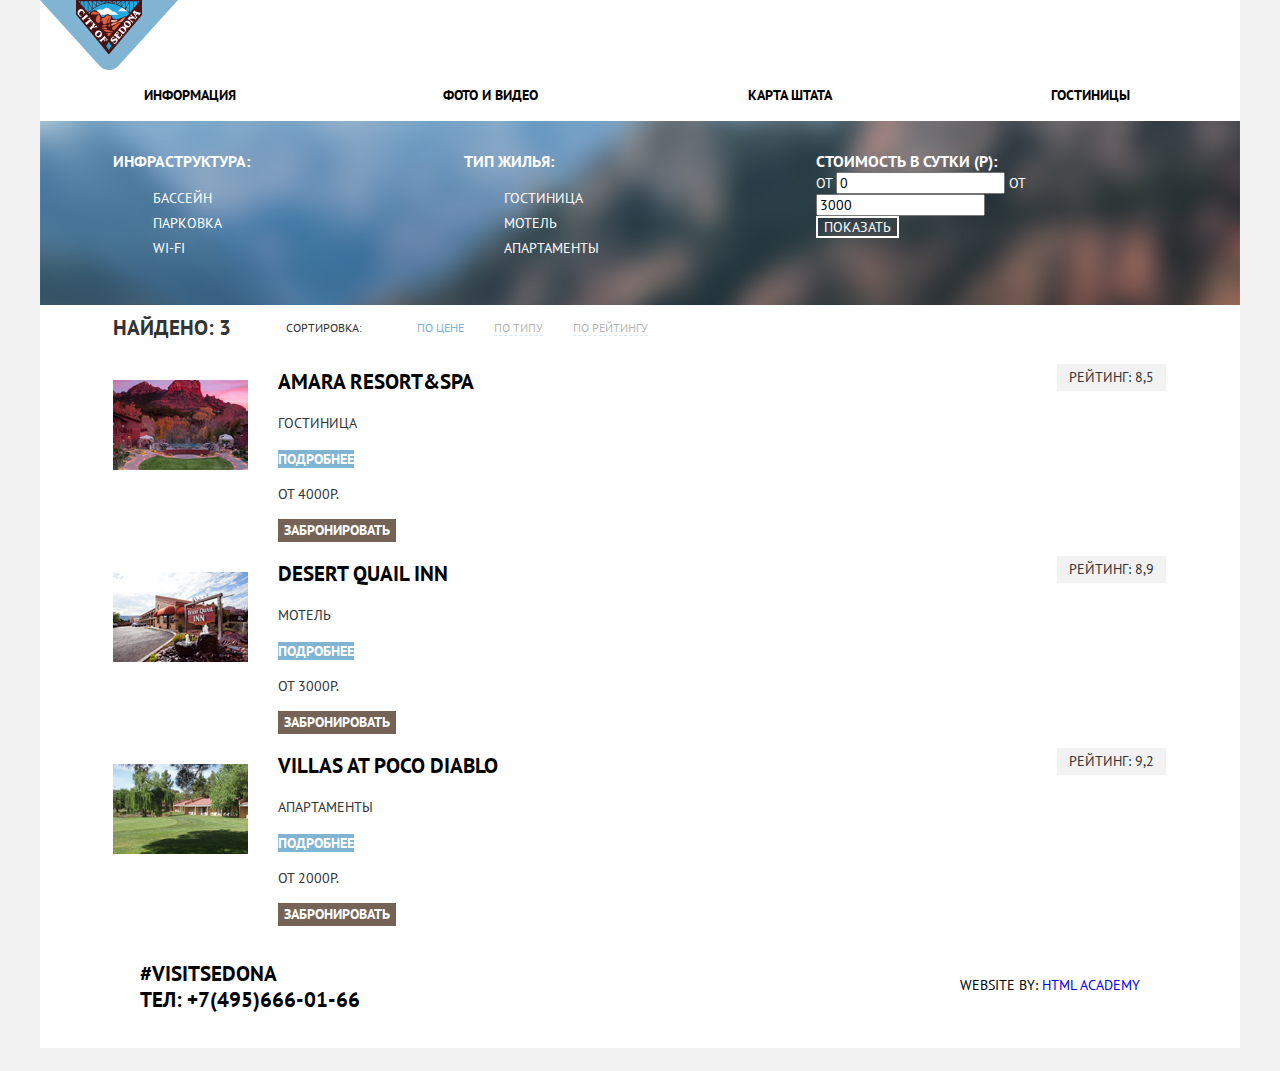
==== hotels.html @ 6b4c50b8 "Update hotels.html" ====
<!DOCTYPE html>
<html class="page" lang="ru">
  <head>
    <meta charset="utf-8">
    <title>HTML Academy: Седона</title>
    <link href="https://fonts.googleapis.com/css2?family=PT+Sans:wght@400;700&display=swap" rel="stylesheet">
    <link href="css/normalize.css" rel="stylesheet">
    <link href="css/style.css" rel="stylesheet">
  </head>
  <body class="page-body">
    <div class="body-wrapper">
      <header class="main-header">
        <nav class="main-navigation">
          <a class="main-header-logo" href="index.html">
            <img src="img/sedona-logo.svg" alt="Седона" width="138" height="70">
          </a>
          <ul class="site-navigation">
            <li><a href="#">Информация</a></li>
            <li><a href="#">Фото и видео</a></li>
            <li><a href="#">Карта штата</a></li>
            <li><a>Гостиницы</a></li>
          </ul>
        </nav>
      </header>
      <main>
        <h1 class="visually-hidden">Гостиницы Седоны</h1>
        <section class="filter-container">
          <h2 class="visually-hidden">Параметры поиска</h2>
          <form class="filter" action="https://echo.htmlacademy.ru" method="get">
            <fieldset class="filter-infrastructure">
              <legend>Инфраструктура:</legend>
              <ul>
                <li>
                  <input class="visually-hidden filter-input-checkbox" type="checkbox" name="pool" id="filter-swimming-pool" checked>
                  <label for="filter-swimming-pool">Бассейн</label>
                </li>
                <li>
                  <input class="visually-hidden filter-input-checkbox" type="checkbox" name="parking" id="filter-parking">
                  <label for="filter-parking">Парковка</label>
                </li>
                <li>
                  <input class="visually-hidden filter-input-checkbox" type="checkbox" name="wi-fi" id="filter-wi-fi"> 
                  <label for="filter-wi-fi">Wi-Fi</label>  
                </li>
              </ul>
            </fieldset>
            <fieldset class="filter-type">
              <legend>Тип жилья:</legend>
              <ul>
                <li>
                  <input class="visually-hidden filter-input-checkbox" type="checkbox" name="hotel" id="filter-hotel" checked>
                  <label for="filter-hotel"></label> Гостиница
                </li>
                <li>
                  <input class="visually-hidden filter-input-checkbox" type="checkbox" name="motel" id="filter-motel" checked> 
                  <label for="filter-motel">Мотель</label> 
                </li>
                <li>
                  <input class="visually-hidden filter-input-checkbox" type="checkbox" name="apart" id="filter-apartment" checked> 
                  <label for="filter-apartment">Апартаменты</label> 
                </li>
              </ul>
            </fieldset>
            <div class="filter-price">
              <fieldset>
                <legend>Стоимость в сутки (Р):</legend>
                <div class="price-controls">
                  <label class="min-price">
                  от <input type="number" name="min-price" value="0">
                  </label>
                  <label class="max-price">
                  от <input type="number" name="max-price" value="3000">
                  </label>
                </div>
                <div class="range-filter">
                  <div class="range-controls">
                    <div class="scale">
                      <div class="bar"></div>
                    </div>
                  </div>
                  <div class="toggle toggle-min"></div>
                  <div class="toggle toggle-max"></div>
                </div>
              </fieldset>
              <button class="filter-button" type="submit">Показать</button>
            </div>
          </form>
        </section>
        <section class="sorting">
          <h2 class="visually-hidden">Сортировка результатов</h2>
          <div class="sort-found">
            <span>Найдено: 3</span>
          </div>
          <div class="sort-results">
            <span>Сортировка:</span>
            <ul>
              <li class="sort-results-current"><a >По цене</a></li>
              <li><a href="#">По типу</a></li>
              <li><a href="#">По рейтингу</a></li>
            </ul>
          </div>
          <div class="sort-arrows">
            <a></a>
            <a href="#"></a>
          </div>
        </section>
        <section class="catalogue">
          <h2 class="visually-hidden">Список найденных гостиниц</h2>
          <ul class="catalogue-list">
            <li class="catalogue-item">
              <div class="catalogue-item-image">
                <img src="img/amara-resort.jpg" width="135" height="90" alt="Amara Resort&Spa">
              </div>
              <div class="item-card"> 
                <div class="item-name">
                 <h3><a href="#">Amara Resort&Spa</a></h3>
                </div>
                <div class="item-description">
                  <p>Гостиница</p>
                  <a class="btn more" href="#">Подробнее</a>  
                </div>
                <div class="item-description">
                  <p>От 4000р.</p>
                  <button class="btn book" type="button">Забронировать</button>
                </div>
              </div>
              <div class="rating">
                <p class="rate">Рейтинг: 8,5</p>
              </div>
            </li>
            <li class="catalogue-item">
              <div class="catalogue-item-image">
                <img src="img/desert-quail.jpg" width="135" height="90" alt="Desert Quail Inn">
              </div>
              <div class="item-card">
                <div class="item-name">
                  <h3 class="item-name"><a href="#">Desert Quail Inn</a></h3>
                </div>
                <div class="item-description">
                  <p>Мотель</p>
                  <a class="btn more" href="#">Подробнее</a>
                </div>
                <div class="item-description">
                  <p>От 3000р.</p>
                  <button class="btn book" type="button">Забронировать</button>
                </div>
              </div>
              <div class="rating">
                <p class="rate">Рейтинг: 8,9</p>
              </div>
            </li>
            <li class="catalogue-item">
              <div class="catalogue-item-image">
                <img src="img/poco-diablo.jpg" width="135" height="90" alt="Villas at Poco Diablo">
              </div>
              <div class="item-card">
                <div class="item-name">
                  <h3><a href="#">Villas at Poco Diablo</a></h3>
                </div>
                <div class="item-description">
                  <p>Апартаменты</p>
                  <a class="btn more" href="#">Подробнее</a>
                </div>
                <div class="item-description">
                  <p>От 2000р.</p>
                  <button class="btn book" type="button">Забронировать</button>
                </div>
              </div>
              <div class="rating">
                <p class="rate">Рейтинг: 9,2</p>
              </div>
            </li>
          </ul>
        </section>
      </main>
      <footer class="main-footer">
        <section class="footer-contacts">
          <h2 class="visually-hidden">Как с нами связаться</h2>
          <p>#visitsedona <br>
          Тел:<a href="tel:+74956660166"> +7(495)666-01-66</a>
          </p>
        </section>
        <section class="footer-social">
          <h2 class="visually-hidden">Мы в соцсетях</h2>
          <ul>
            <li>
              <a class="social-button" href="#"><span class="visually-hidden">Вконтакте</span></a>
            </li>
            <li>
              <a class="social-button" href="#"><span class="visually-hidden">Фейсбук</span></a>
            </li>
            <li>
              <a class="social-button" href="#"><span class="visually-hidden">Инстаграм</span></a>
            </li>
          </ul>
        </section>
        <section class="footer-copyright">
          <p>Website by:
            <a href="https://htmlacademy.ru/intensive/htmlcss">HTML Academy</a>
          </p>
        </section>
      </footer>
    </div>
  </body>
</html>
---- css/style.css ----
/* Variables */
:root {
    --basic-white: #FFFFFF;
    --basic-black: #000000;
    --basic-darkgrey: #333333;
    --basic-grey: #666666;
    --basic-lightgrey: #EEEEEE;
    --basic-filling: #f2f2f2;
    --basic-blue: #81B3D2;
    --basic-mid-blue: #669EC0;
    --basic-dark-blue: #5496BD;
    --basic-brown: #766357;
    --basic-mid-brown: #604E43;
    --basic-dark-brown: #503E33; 
    --checkbox: #6a6a6a;
    --footer-back: rgba(255, 255, 255, 0.9);
    --button-active: rgba(255, 255, 255, 0.3);
}

/*Global*/
body {
    margin: 0px;
    padding: 0px;
    font-family:'PT Sans', Arial, sans-serif;
    font-size: 14px;
    line-height: 21px;
    font-weight: 400;
    text-transform: uppercase;
    color: var(--basic-darkgrey);
    background-color: var(--basic-filling);
}
a {
    text-decoration: none;
}
img {
    max-width: 100%;
    height: auto;
}
.btn {
    font: inherit;
    font-weight: 700;
    text-align: center;
    color: var(--basic-white);
    vertical-align: middle;
    text-transform: uppercase;
    border: none;
}
.page {
    height:100%;
}
.page-body {
    min-height: 100%;
    display: grid;
    grid-template-rows: min-content 1fr min-content;
    align-content: start;
}
.body-wrapper {
    background-color: var(--basic-white);
    width: 1200px;
    margin: 0 auto;
    min-height: 100%;
}

/*Main header*/
.main-header-logo {
    width: 138px;
    height: 70px;
}

/*Main navigation*/
.main-navigation {
    display: flex;
    flex-direction: column;
    color: var(--basic-black);  
}
.site-navigation {
    display: flex;
    flex-wrap: wrap;
    justify-content: space-between;
    margin: 0;
    padding: 15px 0;
    list-style: none;
}
.site-navigation a {
    color: var(--basic-black);
    font-weight: 700;
}
.site-navigation a:hover,
.site-navigation a:focus {
    color: var(--basic-blue);
}
.site-navigation a:active {
    color: var(--basic-black);
    opacity: 0.3;
}
.site-navigation li {
    width: 25%;
    text-align: center;
}

/*Main footer*/
.main-footer {
    display: grid;
    grid-template-columns: 1fr 1fr 1fr;
    padding: 35px 100px;
    color: var(--basic-black);
    background-color: var(--footer-back);
    margin: 0px;
}
.footer-contacts {
    margin: 0px;
    font-size: 21px;
    line-height: 26px;
    font-weight: 700;
}
.footer-contacts p {
    margin: 0px;
}
.footer-contacts a {
    color: var(--basic-black);
}
.footer-contacts a:hover,
.footer-contacts a:focus {
    color: var(--basic-blue);
}
.footer-social {
    justify-self: center;
    text-align: center;
}
.footer-social ul {
    margin: 0 auto;
    padding: 0;
    list-style:none;
}
.footer-copyright {
    margin: 0;
    justify-self: end;
}

/*Social button*/
.social-button {
    background-color:var(--basic-blue);
}
.social-button:hover,
.social-button:focus {
    background-color: var(--basic-mid-blue);
}
.social-button:active {
    background-color: var(--basic-dark-blue);
}

/*Index features*/
.main-back {
    min-height: 510px;
    background-image: url('../img/main-background-image.jpg');
}
.features-promo {
    text-align: center;
    margin: 0px;
    padding: 0 340px;
    padding-top: 42px;
    padding-bottom: 51px;
}
.features-promo h3 {
    font-size: 21px;
    font-weight: 700;
    line-height: 26px;
    min-width: 470px;
    margin-bottom: 50px;
}
.features-main h3 {
    font-size: 21px;
    font-weight: 700;
    line-height: 21px;
}
.features-list {
    display: grid;
    grid-template-columns: 1fr 1fr 1fr;
    margin: 0px;
    padding: 0px;
    list-style: none;
    color: var(--basic-darkgrey);
    text-align: center;
}
.features-item {
    margin: 0px;
    padding: 0px;
}
.features-item h3 {
    margin-top: 0px;
    margin-bottom: 25px;
    padding: 0 140px;
}
.grey {
    background-color: var(--basic-lightgrey);
    padding-top: 47px;
    padding-bottom: 54px;
}
.grey p {
    padding: 0 96px;
}
.with-icons {
    padding-top: 60px;
    padding-bottom: 82px;
}
.with-icons p { 
    padding: 0 73px;    
}
.features-blue-row {
    display: flex;
    justify-content: start;
    background-color: var(--basic-blue);
    color: var(--basic-white);
    text-align: center;
    margin: 0px;
    padding: 0px;
}
.features-image-right {
    background-image: url('../img/sedona-city.jpg');
    min-width: 800px;
}
.features-image-left {
    background-image: url('../img/devils-bridge.jpg');
    min-width: 800px;
}
.features-text {
    width: 400px;
    padding-top: 52px;
    padding-bottom: 52px;
}
.features-text h3 {
    margin-top: 0;
    margin-bottom: 25px;
    padding: 0 100px;
}
.features-text p {
    margin-top: 23px;
    margin-bottom: 0;
    padding: 0 50px;
}

/*Search*/
.interested {
    text-align: center;
    padding-top: 60px;
}
.interested h2 {
    font-size: 30px;
    font-weight: 700;
    line-height: 24px;
    margin-bottom: 39px;
}
.interested p {
    margin-bottom: 45px;
    padding: 0 380px;
}
.search-form .search-1 {
    background-color: var(--basic-brown);
}
.search-form .search-1:hover,
.search-form .search-1:focus {
    background-color: var(--basic-mid-brown);
}
.search-form .search-1:active {
    background-color: var(--basic-dark-brown);
    color:var(--button-active);
}
.search-body {
    display: none;
}
/*Filter*/
.filter-container {
    background-color: var(--basic-blue);
    background-image: url("../img/filter-back.jpg");
    color: var(--basic-white);
    line-height: 21px;
    margin: 0;
    padding: 0 73px;  
}
.filter {
    display: grid;
    grid-template-columns: 1fr 1fr 1fr;
    padding-top: 30px;
    padding-bottom: 30px;
}
.filter fieldset {
    padding: 0px;
    margin: 0px;
    border: none;
}
.filter legend {
    font-size: 16px;
    font-weight: 700;
    color: var(--basic-white);
}
.filter ul {
    list-style: none;
    line-height: 25px;
}
.filter-button {
    color: var(--basic-white);
    text-transform: uppercase;
    background-color: transparent;
    border: 2px solid var(--basic-white);
}
.filter-button:hover,
.filter-button:active {
    color: var(--basic-black);
    background-color: var(--basic-white);
}

/*Catalogue*/
.catalogue-list {
    padding: 0;
    margin: 0;
}
.catalogue-item {
    display: grid;
    grid-template-columns: min-content 1fr min-content;
    padding: 0 73px;
}
.catalogue-item .rate {
    background-color: var(--basic-filling);
}
.catalogue-item h3 {
    font-size: 21px;
    font-weight: 700;
    line-height: 21px;
}
.catalogue-item .more{
    color: var(--basic-white);
    background-color: var(--basic-blue);
}
.catalogue-item .more:hover,
.catalogue-item .more:focus {
    color: var(--basic-white);
    background-color: var(--basic-mid-blue);
}
.catalogue-item .more:active {
    color: var(--button-active);
    background-color: var(--basic-dark-blue);
}
.catalogue-item .book {
    background-color: var(--basic-brown);
}
.catalogue-item .book:hover,
.catalogue-item .book:focus {
    color: var(--basic-white);
    background-color: var(--basic-mid-brown);
}
.catalogue-item .book:active {
    color: var(--button-active);
    background-color: var(--basic-dark-brown);
}
.catalogue-item-image {
    padding-top: 30px;
    width: 135px;
}
.item-card {
    padding: 0 30px;
}
.item-name a {
    color: var(--basic-black);
}
.item-name a:hover,
.item-name a:focus {
    color: var(--basic-blue);
}
.item-name a:active {
    color: var(--basic-black);
    opacity: 0.3;
}
.catalogue-item-descr {
    display: inline-block;
    margin: 0;
    padding: 0;
    width: 110px;
    vertical-align: top;
}
.catalogue-item-price {
    display: inline-block;
    margin: 0;
    padding: 0;
    width: 142px;
    vertical-align:top;
}
.rating {
    width: 110px;
}
.rate {
    display: inline-block;
    padding: 3px 12px;
}

/*Sorting*/
.sorting {
    display: grid;
    grid-template-columns: min-content  1fr min-content;
    align-items: center;
    padding: 0 73px;
}
.sort-found {
    font-size: 21px;
    font-weight: 700;
    width: 127px;
}
.sort-results {
    display: flex;
    flex-wrap: wrap;
    align-items: center;
    font-size: 12px;
    padding: 0 46px;
}
.sort-results ul{
    display: flex;
    flex-wrap: wrap;
    list-style: none;
}
.sort-results li {
    padding: 0 15px;
}
.sort-results a {
    color: var(--basic-black);
    opacity: 0.3;
    border-bottom: 1px dashed var(--basic-blue);
}
.sort-results a:hover,
.sort-results a:focus {
    color:var(--basic-blue);
    opacity: 1;
}
.sort-results a:active {
    color: var(--basic-black);
    border-bottom: none;
}
.sort-results-current a{
    color: var(--basic-blue);
    opacity: 1;
    border-bottom: none;
}
.sort-arrows {
    outline:  5px solid #503E33;
    outline-offset: -5px;
}

.visually-hidden {
    position: absolute;
    clip: rect(0 0 0 0);
    width: 1px;
    height: 1px;
    margin: -1px;
}
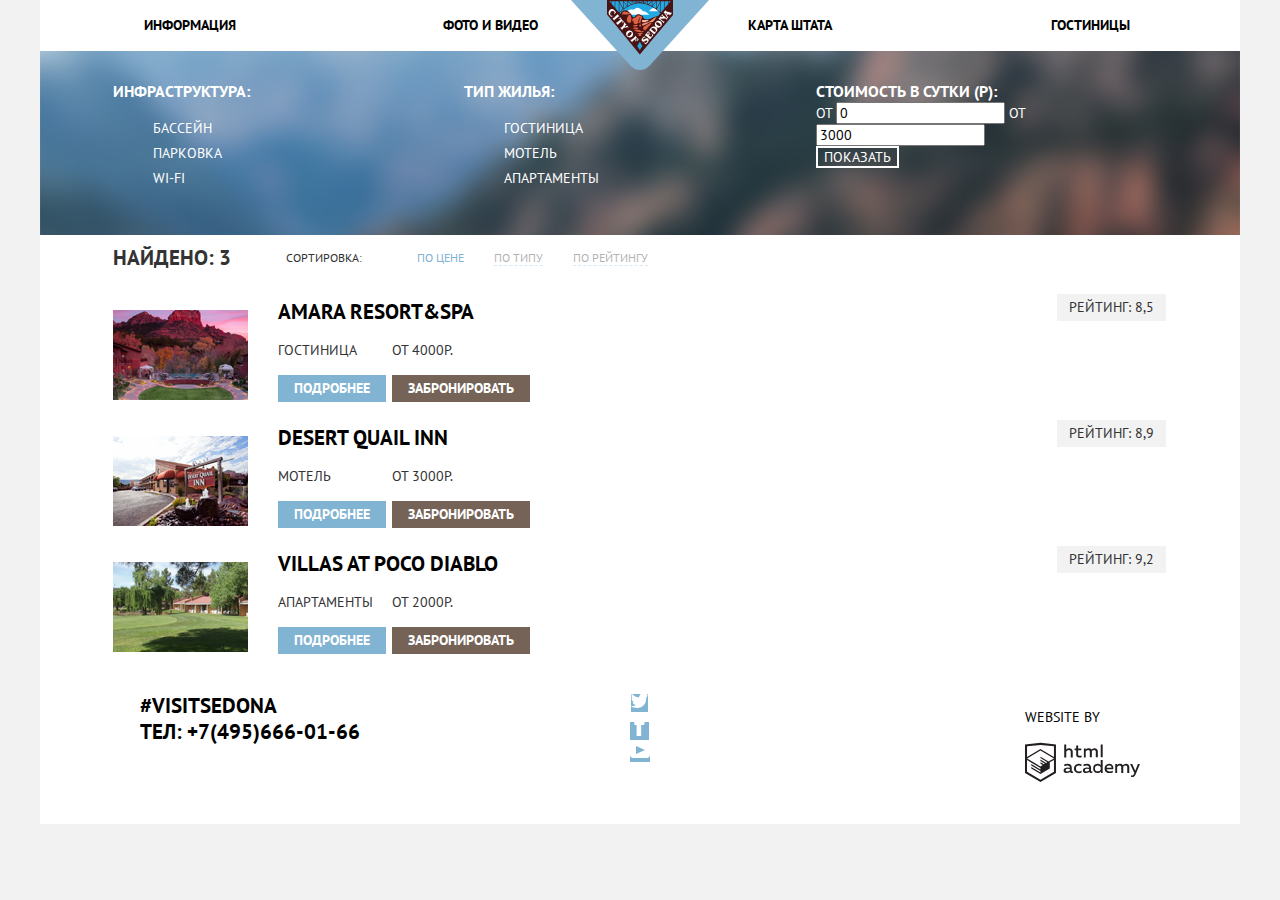
==== commit 101055a9: "Update hotels.html" ====
--- a/hotels.html
+++ b/hotels.html
@@ -184,20 +184,30 @@
           <h2 class="visually-hidden">Мы в соцсетях</h2>
           <ul>
             <li>
-              <a class="social-button" href="#"><span class="visually-hidden">Вконтакте</span></a>
+              <a class="social-button" href="#">
+                <span class="visually-hidden">Twitter</span>
+                <svg width="17" height="15" viewBox="0 0 17 15"><path fill="#FFF" d="M10.95.144c1.685-.496 2.984.27 3.577 1.179.673-.231 1.331-.481 2.011-.708a2.345 2.345 0 0 1-.857 1.768c.685.17 1.304-.491 1.304-.491-.169 1-1.006 1.788-1.563 2.024-.231 6.75-3.175 11.217-10.077 11.082h-.446c-.41 0-4.164-.46-4.898-1.887 2.271.196 3.893-.422 4.693-1.177-.96-.3-2.679-.477-2.979-2.95.349.106.564.228 1.19.119C1.705 8.247.374 7.53.448 5.33c.285.328 1.067.536 1.34.472C1.085 5.561-.182 2.442.894.85c1.818 1.854 3.735 3.606 7.152 3.773C8.254 2.33 9.183.793 10.95.144z"/></svg></a>
             </li>
             <li>
-              <a class="social-button" href="#"><span class="visually-hidden">Фейсбук</span></a>
+              <a class="social-button" href="#">
+                  <span class="visually-hidden">Facebook</span>
+                  <svg width="19" height="22" viewBox="0 0 10.15 21.74"><path d="M3.34 1.12A4.77 4.77 0 0 1 6.53 0h3.61v3.81H7.81a1.07 1.07 0 0 0-1.09.83v2.55h3.42c-.08 1.23-.24 2.45-.41 3.67h-3v10.87H2.21V10.86H0V7.21h2.19V3.66a3.83 3.83 0 0 1 1.15-2.54z" fill="#fff"/></svg>
+              </a>
             </li>
             <li>
-              <a class="social-button" href="#"><span class="visually-hidden">Инстаграм</span></a>
+              <a class="social-button" href="#">
+                <span class="visually-hidden">Youtube</span>
+                <svg width="20" height="16" viewBox="0 0 20 16"><path fill="#FFF" d="M17 0H3C1.35 0 0 1.35 0 3v10c0 1.65 1.35 3 3 3h14c1.65 0 3-1.35 3-3V3c0-1.65-1.35-3-3-3zM6.027 11.998V4.002L15.014 8l-8.987 3.998z"/></svg>
+              </a>
             </li>
           </ul>
         </section>
         <section class="footer-copyright">
-          <p>Website by:
-            <a href="https://htmlacademy.ru/intensive/htmlcss">HTML Academy</a>
-          </p>
+          <p>Website by</p>
+            <a class="copyright-button" href="https://htmlacademy.ru/intensive/htmlcss">
+              <span class="visually-hidden">HTML Academy</span>
+              <svg width="115" height="41" viewBox="0 0 108.08 36.85"><path d="M44.61,26.88a2,2,0,0,0,.55-0.1v1.33a3.25,3.25,0,0,1-1.18.21,1.67,1.67,0,0,1-1.67-1,4.84,4.84,0,0,1-3.14,1.08c-1.51,0-2.91-.83-2.91-2.55,0-2.13,2-2.79,3.71-2.79a11.08,11.08,0,0,1,2.17.25v-0.3c0-1-.76-1.77-2.19-1.77a7.42,7.42,0,0,0-3,.64v-1.7a10.21,10.21,0,0,1,3.19-.55c2.36,0,3.81,1.12,3.81,3.65v3a0.54,0.54,0,0,0,.49.59h0.17Zm-6.44-1.13A1.35,1.35,0,0,0,39.63,27h0.11a3.39,3.39,0,0,0,2.41-1V24.58a9.72,9.72,0,0,0-1.81-.21c-1,0-2.16.33-2.16,1.38h0Zm12.36-6.11a5,5,0,0,1,2.57.64V22a4.08,4.08,0,0,0-2.3-.7,2.75,2.75,0,1,0,0,5.49,5,5,0,0,0,2.43-.64v1.71a6.27,6.27,0,0,1-2.76.57A4.21,4.21,0,0,1,46,24.51q0-.21,0-0.41a4.32,4.32,0,0,1,4.18-4.46h0.38Zm12.17,7.24a2,2,0,0,0,.55-0.1v1.33a3.25,3.25,0,0,1-1.18.21,1.67,1.67,0,0,1-1.67-1,4.84,4.84,0,0,1-3.14,1.08c-1.51,0-2.91-.83-2.91-2.55,0-2.13,2-2.79,3.71-2.79a11.08,11.08,0,0,1,2.17.25v-0.3c0-1-.76-1.77-2.19-1.77a7.42,7.42,0,0,0-3,.64v-1.7a10.21,10.21,0,0,1,3.19-.55c2.36,0,3.81,1.12,3.81,3.65v3a0.54,0.54,0,0,0,.49.59h0.17Zm-6.44-1.13A1.35,1.35,0,0,0,57.73,27h0.11a3.39,3.39,0,0,0,2.41-1V24.58a9.72,9.72,0,0,0-1.81-.21c-1.06,0-2.16.33-2.16,1.38h0ZM73,16V28.2H71.35V26.88a3.88,3.88,0,0,1-3.19,1.54,4.4,4.4,0,0,1,0-8.78,3.81,3.81,0,0,1,3,1.3V16H73Zm-4.53,5.22a2.76,2.76,0,1,0,0,5.52A2.86,2.86,0,0,0,71.15,25V23A2.91,2.91,0,0,0,68.49,21.27ZM79,19.64c3.31,0,4.46,2.68,3.92,5.09H76.7c0.21,1.5,1.67,2.11,3.19,2.11a6.11,6.11,0,0,0,2.64-.59v1.6a7.14,7.14,0,0,1-3,.57C77,28.42,74.78,27,74.78,24a4.18,4.18,0,0,1,4-4.39H79Zm0.09,1.54a2.28,2.28,0,0,0-2.44,2.1v0.06H81.3A2,2,0,0,0,79.13,21.18Zm5.73,7V19.87h1.65v1a3.81,3.81,0,0,1,2.78-1.27A2.86,2.86,0,0,1,91.89,21a4.12,4.12,0,0,1,2.91-1.33A3.06,3.06,0,0,1,98,23V28.2h-1.9V23.05a1.59,1.59,0,0,0-1.42-1.75H94.42a2.8,2.8,0,0,0-2.07,1.12V28.2h-1.9V23.05A1.59,1.59,0,0,0,89,21.31H88.8a3,3,0,0,0-2.21,1.29v5.63H84.86Zm21.31-8.33h1.9l-3.91,9.46c-0.9,2.17-2.09,2.86-3.35,2.86a4.76,4.76,0,0,1-1.1-.14V30.46a2.86,2.86,0,0,0,.85.12c0.9,0,1.58-.64,2.07-1.9l0.17-.42-4-8.4h2l2.86,6.29ZM38.73,1.46V6.22a3.81,3.81,0,0,1,2.7-1.14,3.25,3.25,0,0,1,3.44,3.4v5.15H43V8.72a1.81,1.81,0,0,0-1.61-2h-0.3a2.93,2.93,0,0,0-2.32,1.39v5.52h-1.9V1.46h1.9ZM49.94,2.31v3h3V6.91h-3v3.81c0,1.1.5,1.46,1.58,1.46a4.49,4.49,0,0,0,1.69-.33v1.6A6.8,6.8,0,0,1,51,13.8a2.55,2.55,0,0,1-2.86-2.74V6.89H46.58V5.26h1.5V2.74Zm5.4,11.31V5.28H57v1A3.81,3.81,0,0,1,59.77,5a2.86,2.86,0,0,1,2.6,1.33A4.12,4.12,0,0,1,65.28,5,3.06,3.06,0,0,1,68.44,8.4v5.21h-1.9V8.46a1.59,1.59,0,0,0-1.42-1.75H64.89a2.8,2.8,0,0,0-2.07,1.12v5.78h-1.9V8.46A1.59,1.59,0,0,0,59.5,6.71H59.27A3,3,0,0,0,57.06,8v5.63H55.34ZM71.17,1.45H73V13.6H71.17V1.45ZM14.71,0H14.55L0,1.54V28.21l14.55,8.66,14.55-8.66V1.54Zm12.5,27.1L14.55,34.64,1.9,27.12V16.18l12.59,7.5V25L5.86,19.9v1.31l8.68,5.21v1.39L5.87,22.65V24l8.68,5.21,8.75-5.24V18.31L27.2,16V27.12Zm0-12.53-3.48,2-1.6,1L14.51,13v1.31L21,18.23H21l-0.14.09-1,.54-5.37-3.2V17l4.24,2.52-1,.67-3.2-1.9v1.31l2.1,1.24L14.5,22.1,2,14.65,14.51,7.11Zm0-1.32L14.49,5.76,1.91,13.25v-10L14.56,1.92,27.21,3.25v10h0Z" transform="translate(0 -0.02)" fill="#231f20"/></svg>              
+            </a>
         </section>
       </footer>
     </div>
--- a/css/style.css
+++ b/css/style.css
@@ -37,6 +37,8 @@
     height: auto;
 }
 .btn {
+    display:inline-block; 
+    padding: 3px 16px;
     font: inherit;
     font-weight: 700;
     text-align: center;
@@ -44,6 +46,8 @@
     vertical-align: middle;
     text-transform: uppercase;
     border: none;
+   
+    
 }
 .page {
     height:100%;
@@ -62,15 +66,19 @@
 }
 
 /*Main header*/
+.main-header {
+    position: relative;
+}
 .main-header-logo {
+    position: absolute;
+    left: 50%;
+    margin-left: -69px;
     width: 138px;
     height: 70px;
 }
 
 /*Main navigation*/
 .main-navigation {
-    display: flex;
-    flex-direction: column;
     color: var(--basic-black);  
 }
 .site-navigation {
@@ -165,8 +173,6 @@
     font-size: 21px;
     font-weight: 700;
     line-height: 26px;
-    min-width: 470px;
-    margin-bottom: 50px;
 }
 .features-main h3 {
     font-size: 21px;
@@ -189,7 +195,7 @@
 .features-item h3 {
     margin-top: 0px;
     margin-bottom: 25px;
-    padding: 0 140px;
+    padding: 0 120px;
 }
 .grey {
     background-color: var(--basic-lightgrey);
@@ -255,7 +261,10 @@
     padding: 0 380px;
 }
 .search-form .search-1 {
+    font-size: 21px;
+    line-height: 26px;
     background-color: var(--basic-brown);
+    padding: 30px 110px;
 }
 .search-form .search-1:hover,
 .search-form .search-1:focus {
@@ -268,6 +277,7 @@
 .search-body {
     display: none;
 }
+
 /*Filter*/
 .filter-container {
     background-color: var(--basic-blue);
@@ -321,6 +331,8 @@
 }
 .catalogue-item .rate {
     background-color: var(--basic-filling);
+    display: inline-block;
+    padding: 3px 12px;
 }
 .catalogue-item h3 {
     font-size: 21px;
@@ -357,7 +369,17 @@
     width: 135px;
 }
 .item-card {
+    display: flex;
+    flex-wrap: wrap;
+    margin: 0px;
     padding: 0 30px;
+}
+.item-name {
+    flex-basis: 100%;
+    padding: 0px;
+}
+.item-name h3 {
+    margin-bottom: 7px;
 }
 .item-name a {
     color: var(--basic-black);
@@ -370,26 +392,16 @@
     color: var(--basic-black);
     opacity: 0.3;
 }
-.catalogue-item-descr {
-    display: inline-block;
-    margin: 0;
-    padding: 0;
-    width: 110px;
+.item-description {
+    padding: 0px;
     vertical-align: top;
-}
-.catalogue-item-price {
-    display: inline-block;
-    margin: 0;
-    padding: 0;
-    width: 142px;
-    vertical-align:top;
+    margin-right: 6px;
+}
+.item-description p {
+    margin-top: 7px;
 }
 .rating {
     width: 110px;
-}
-.rate {
-    display: inline-block;
-    padding: 3px 12px;
 }
 
 /*Sorting*/
@@ -443,10 +455,17 @@
     outline-offset: -5px;
 }
 
-.visually-hidden {
-    position: absolute;
-    clip: rect(0 0 0 0);
-    width: 1px;
-    height: 1px;
-    margin: -1px;
+.visually-hidden:not(:focus):not(:active),
+input[type="checkbox"].visually-hidden,
+input[type="radio"].visually-hidden {
+  position: absolute;
+  width: 1px;
+  height: 1px;
+  margin: -1px;
+  border: 0;
+  padding: 0;
+  white-space: nowrap;
+  clip-path: inset(100%);
+  clip: rect(0 0 0 0);
+  overflow: hidden;
 }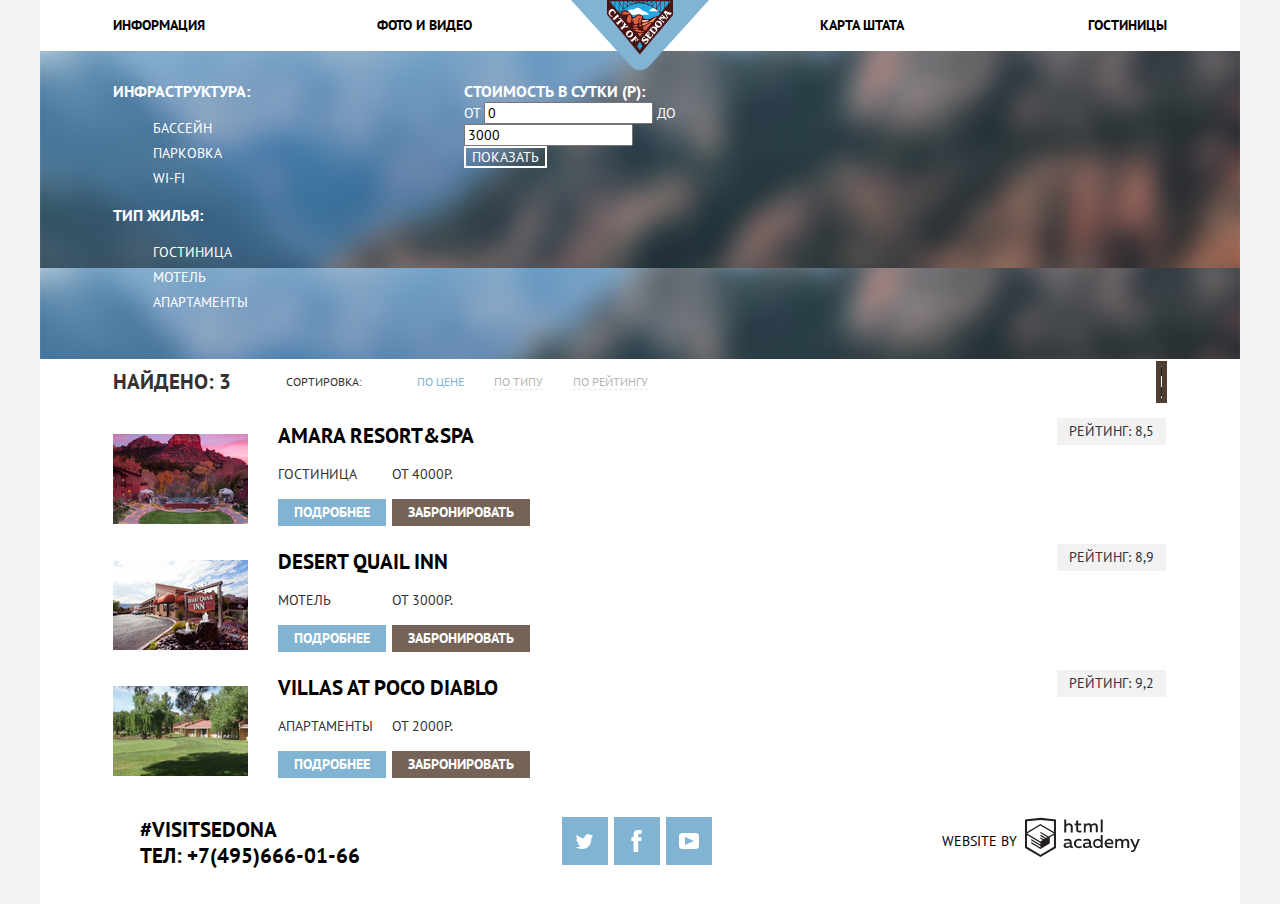
==== commit 326868a7: "Update hotels.html" ====
--- a/hotels.html
+++ b/hotels.html
@@ -27,59 +27,61 @@
         <section class="filter-container">
           <h2 class="visually-hidden">Параметры поиска</h2>
           <form class="filter" action="https://echo.htmlacademy.ru" method="get">
-            <fieldset class="filter-infrastructure">
-              <legend>Инфраструктура:</legend>
-              <ul>
-                <li>
-                  <input class="visually-hidden filter-input-checkbox" type="checkbox" name="pool" id="filter-swimming-pool" checked>
-                  <label for="filter-swimming-pool">Бассейн</label>
-                </li>
-                <li>
-                  <input class="visually-hidden filter-input-checkbox" type="checkbox" name="parking" id="filter-parking">
-                  <label for="filter-parking">Парковка</label>
-                </li>
-                <li>
-                  <input class="visually-hidden filter-input-checkbox" type="checkbox" name="wi-fi" id="filter-wi-fi"> 
-                  <label for="filter-wi-fi">Wi-Fi</label>  
-                </li>
-              </ul>
-            </fieldset>
-            <fieldset class="filter-type">
-              <legend>Тип жилья:</legend>
-              <ul>
-                <li>
-                  <input class="visually-hidden filter-input-checkbox" type="checkbox" name="hotel" id="filter-hotel" checked>
-                  <label for="filter-hotel"></label> Гостиница
-                </li>
-                <li>
-                  <input class="visually-hidden filter-input-checkbox" type="checkbox" name="motel" id="filter-motel" checked> 
-                  <label for="filter-motel">Мотель</label> 
-                </li>
-                <li>
-                  <input class="visually-hidden filter-input-checkbox" type="checkbox" name="apart" id="filter-apartment" checked> 
-                  <label for="filter-apartment">Апартаменты</label> 
-                </li>
-              </ul>
-            </fieldset>
+            <div class="filter-list">
+              <fieldset class="filter-infrastructure">
+                <legend>Инфраструктура:</legend>
+                <ul>
+                  <li class="filter-option">
+                    <input class="visually-hidden filter-input-checkbox" type="checkbox" name="pool" id="filter-swimming-pool" checked>
+                    <label for="filter-swimming-pool">Бассейн</label>
+                  </li>
+                  <li class="filter-option">
+                    <input class="visually-hidden filter-input-checkbox" type="checkbox" name="parking" id="filter-parking">
+                    <label for="filter-parking">Парковка</label>
+                  </li>
+                  <li class="filter-option">
+                    <input class="visually-hidden filter-input-checkbox" type="checkbox" name="wi-fi" id="filter-wi-fi"> 
+                    <label for="filter-wi-fi">Wi-Fi</label>  
+                  </li>
+                </ul>
+              </fieldset>
+              <fieldset class="filter-type">
+                <legend>Тип жилья:</legend>
+                <ul>
+                  <li class="filter-option">
+                    <input class="visually-hidden filter-input-checkbox" type="checkbox" name="hotel" id="filter-hotel" checked>
+                    <label for="filter-hotel">Гостиница</label> 
+                  </li>
+                  <li class="filter-option">
+                    <input class="visually-hidden filter-input-checkbox" type="checkbox" name="motel" id="filter-motel" checked> 
+                    <label for="filter-motel">Мотель</label> 
+                  </li>
+                  <li class="filter-option">
+                    <input class="visually-hidden filter-input-checkbox" type="checkbox" name="apart" id="filter-apartment" checked> 
+                    <label for="filter-apartment">Апартаменты</label> 
+                  </li>
+                </ul>
+              </fieldset>
+            </div>
             <div class="filter-price">
-              <fieldset>
-                <legend>Стоимость в сутки (Р):</legend>
-                <div class="price-controls">
-                  <label class="min-price">
-                  от <input type="number" name="min-price" value="0">
-                  </label>
-                  <label class="max-price">
-                  от <input type="number" name="max-price" value="3000">
-                  </label>
-                </div>
+              <fieldset class="filter-item">
+                <legend>Стоимость в сутки (р):</legend>
                 <div class="range-filter">
+                  <div class="price-controls">
+                    <label class="min-price">
+                    от <input type="number" name="min-price" value="0" step="100">
+                    </label>
+                    <label class="max-price">
+                    до <input type="number" name="max-price" value="3000" step="100">
+                    </label>
+                  </div>
                   <div class="range-controls">
                     <div class="scale">
                       <div class="bar"></div>
                     </div>
+                    <div class="toggle toggle-min"></div>
+                    <div class="toggle toggle-max"></div>
                   </div>
-                  <div class="toggle toggle-min"></div>
-                  <div class="toggle toggle-max"></div>
                 </div>
               </fieldset>
               <button class="filter-button" type="submit">Показать</button>
@@ -100,8 +102,12 @@
             </ul>
           </div>
           <div class="sort-arrows">
-            <a></a>
-            <a href="#"></a>
+            <a class="arrow-up">
+              <svg width="11" height="10" viewBox="0 0 11 10"><path fill="#231F20" d="M5.5 0L0 10h11z"/></svg>
+            </a>
+            <a class="arrow-down" href="#">
+              <svg width="11" height="10" viewBox="0 0 11 10"><path fill="#231F20" d="M5.5 10L0 0h11"/></svg>
+            </a>
           </div>
         </section>
         <section class="catalogue">
@@ -125,6 +131,12 @@
                 </div>
               </div>
               <div class="rating">
+                <div class="rating-icons">
+                  <span class="star"></span>
+                  <span class="star"></span>
+                  <span class="star"></span>
+                  <span class="star"></span>
+                </div>
                 <p class="rate">Рейтинг: 8,5</p>
               </div>
             </li>
@@ -134,7 +146,7 @@
               </div>
               <div class="item-card">
                 <div class="item-name">
-                  <h3 class="item-name"><a href="#">Desert Quail Inn</a></h3>
+                  <h3><a href="#">Desert Quail Inn</a></h3>
                 </div>
                 <div class="item-description">
                   <p>Мотель</p>
@@ -146,6 +158,11 @@
                 </div>
               </div>
               <div class="rating">
+                <div class="rating-icons">
+                  <span class="star"></span>
+                  <span class="star"></span>
+                  <span class="star"></span>
+                </div>
                 <p class="rate">Рейтинг: 8,9</p>
               </div>
             </li>
@@ -167,6 +184,10 @@
                 </div>
               </div>
               <div class="rating">
+                <div class="rating-icons">
+                  <span class="star"></span>
+                  <span class="star"></span> 
+                </div>
                 <p class="rate">Рейтинг: 9,2</p>
               </div>
             </li>
--- a/css/style.css
+++ b/css/style.css
@@ -15,6 +15,7 @@
     --checkbox: #6a6a6a;
     --footer-back: rgba(255, 255, 255, 0.9);
     --button-active: rgba(255, 255, 255, 0.3);
+    --icons-active: #a9a9a9;
 }
 
 /*Global*/
@@ -46,8 +47,6 @@
     vertical-align: middle;
     text-transform: uppercase;
     border: none;
-   
-    
 }
 .page {
     height:100%;
@@ -83,10 +82,10 @@
 }
 .site-navigation {
     display: flex;
-    flex-wrap: wrap;
+    flex-wrap: nowrap;
     justify-content: space-between;
     margin: 0;
-    padding: 15px 0;
+    padding: 15px 73px;
     list-style: none;
 }
 .site-navigation a {
@@ -103,7 +102,14 @@
 }
 .site-navigation li {
     width: 25%;
-    text-align: center;
+}
+.site-navigation li:nth-child(1),
+.site-navigation li:nth-child(2) {
+    text-align: left;   
+}
+.site-navigation li:nth-child(3),
+.site-navigation li:nth-child(4) {
+    text-align: right;
 }
 
 /*Main footer*/
@@ -136,18 +142,38 @@
     text-align: center;
 }
 .footer-social ul {
+    display: flex;
+    flex-wrap: wrap;
+    justify-content: space-between;
     margin: 0 auto;
     padding: 0;
     list-style:none;
 }
 .footer-copyright {
+    display: flex;
+    flex-wrap: nowrap;
     margin: 0;
     justify-self: end;
 }
-
+.footer-copyright p{
+    margin-right: 8px;
+}
+.copyright-button:hover path,
+.copyright-button:focus path {
+    fill: var(--basic-blue);
+}
+.copyright-button:active path {
+    fill: var(--icons-active);
+}
 /*Social button*/
 .social-button {
+    display: flex;
+    align-items: center;
+    justify-content: center;
+    width: 46px;
+    height: 48px;
     background-color:var(--basic-blue);
+    margin-right: 6px;
 }
 .social-button:hover,
 .social-button:focus {
@@ -156,7 +182,9 @@
 .social-button:active {
     background-color: var(--basic-dark-blue);
 }
-
+.social-button:active path {
+    fill: var(--button-active);
+}
 /*Index features*/
 .main-back {
     min-height: 510px;
@@ -206,11 +234,48 @@
     padding: 0 96px;
 }
 .with-icons {
-    padding-top: 60px;
+    position: relative;
+    padding-top: 160px;
     padding-bottom: 82px;
 }
 .with-icons p { 
     padding: 0 73px;    
+}
+.accomodation::before {
+    position: absolute;
+    top:60px;
+    left: 50%;
+    margin-left: -37.5px;
+    display: block;
+    content: "";
+    width: 72px;
+    height: 75px;
+    background-image: url("../img/icon-1.svg");
+    background-repeat: no-repeat;
+}
+.food::before {
+    position: absolute;
+    top:61px;
+    left: 50%;
+    margin-left: -37.5px;
+    display: block;
+    content: "";
+    width: 75px;
+    height: 70px;
+    background-image: url("../img/icon-3.svg");
+    background-repeat: no-repeat;
+}
+.souveniers::before {
+    position: absolute;
+    top:55px;
+    left: 50%;
+    margin-left: -32px;
+    display: block;
+    content: "";
+    width: 64px;
+    height: 77px;
+    background-image: url("../img/icon-2.svg");
+    background-repeat: no-repeat;
 }
 .features-blue-row {
     display: flex;
@@ -246,6 +311,10 @@
 }
 
 /*Search*/
+.main-map {
+    min-height: 593px;
+    background-image: url('../img/map.png');
+}
 .interested {
     text-align: center;
     padding-top: 60px;
@@ -259,12 +328,17 @@
 .interested p {
     margin-bottom: 45px;
     padding: 0 380px;
+}
+.search-form {
+    position: relative;
+    padding: 0 316px;
 }
 .search-form .search-1 {
     font-size: 21px;
     line-height: 26px;
     background-color: var(--basic-brown);
     padding: 30px 110px;
+    width: 100%;
 }
 .search-form .search-1:hover,
 .search-form .search-1:focus {
@@ -275,7 +349,21 @@
     color:var(--button-active);
 }
 .search-body {
-    display: none;
+    position: absolute;
+    padding: 55px;
+    background-color: var(--basic-white);
+}
+.search-item {
+    width: auto;
+    padding: 0px;
+    outline: 5px solid #766357;
+}
+.search-item input {
+    width: 346px;
+    font: inherit;
+    background-color: var(--basic-filling);
+    border: none;
+    box-sizing: border-box;
 }
 
 /*Filter*/
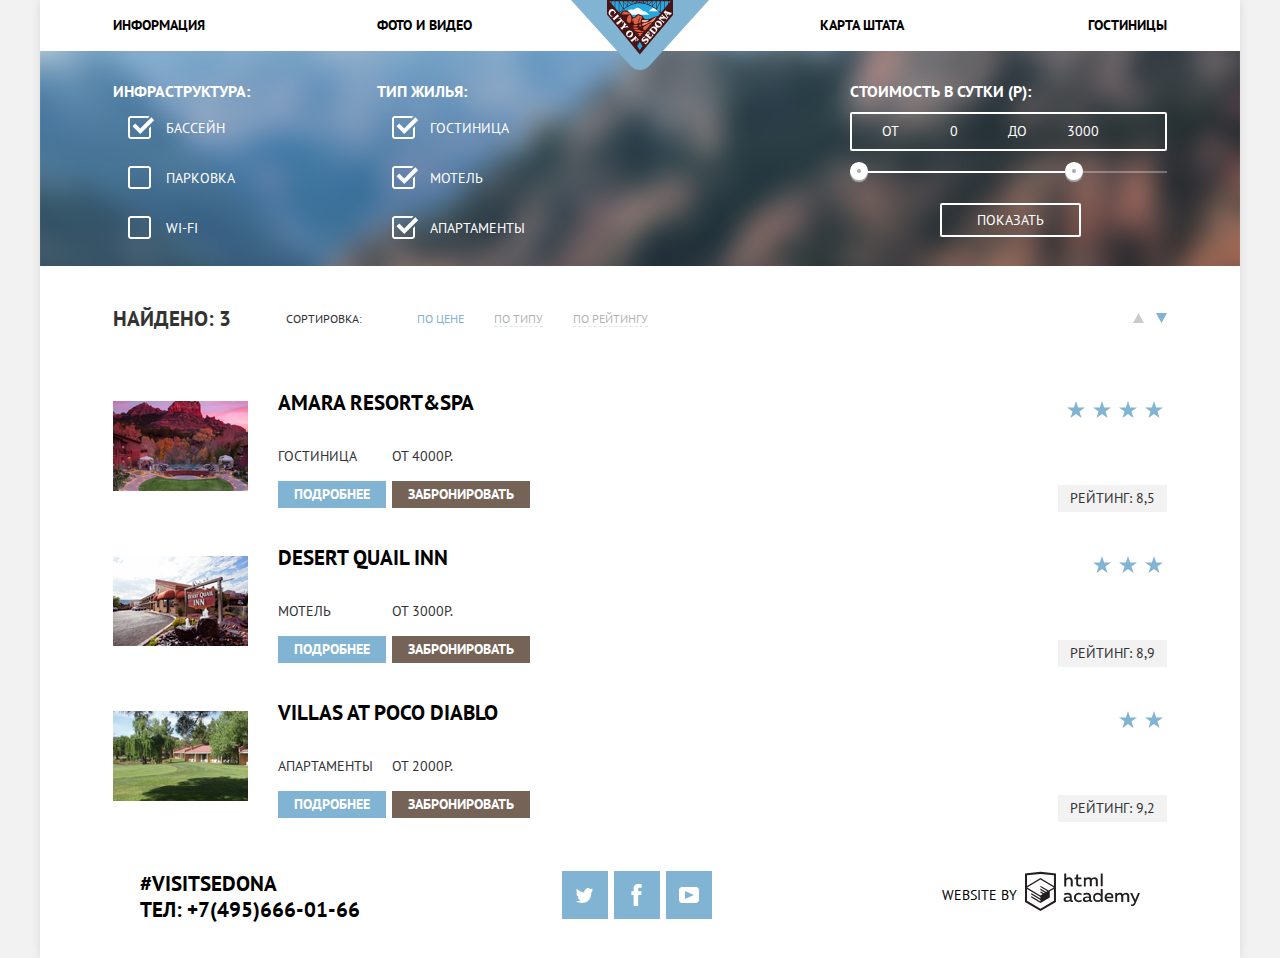
==== commit e9da510f: "Update hotels.html" ====
--- a/hotels.html
+++ b/hotels.html
@@ -15,10 +15,10 @@
             <img src="img/sedona-logo.svg" alt="Седона" width="138" height="70">
           </a>
           <ul class="site-navigation">
-            <li><a href="#">Информация</a></li>
-            <li><a href="#">Фото и видео</a></li>
-            <li><a href="#">Карта штата</a></li>
-            <li><a>Гостиницы</a></li>
+            <li class="text-left"><a href="#">Информация</a></li>
+            <li class="text-left"><a href="#">Фото и видео</a></li>
+            <li class="text-right"><a href="#">Карта штата</a></li>
+            <li class="text-right"><a>Гостиницы</a></li>
           </ul>
         </nav>
       </header>
@@ -69,10 +69,10 @@
                 <div class="range-filter">
                   <div class="price-controls">
                     <label class="min-price">
-                    от <input type="number" name="min-price" value="0" step="100">
+                    от <input class="number" type="number" name="min-price" value="0" step="100">
                     </label>
                     <label class="max-price">
-                    до <input type="number" name="max-price" value="3000" step="100">
+                    до <input class="number" type="number" name="max-price" value="3000" step="100">
                     </label>
                   </div>
                   <div class="range-controls">
--- a/css/style.css
+++ b/css/style.css
@@ -16,6 +16,10 @@
     --footer-back: rgba(255, 255, 255, 0.9);
     --button-active: rgba(255, 255, 255, 0.3);
     --icons-active: #a9a9a9;
+    --input-hover: #ebebeb;
+    --input-border: #e5e5e5e5;
+    --toggle: #ababab;
+    --arrows: #cacaca;
 }
 
 /*Global*/
@@ -52,16 +56,22 @@
     height:100%;
 }
 .page-body {
+    position: relative;
     min-height: 100%;
+    width:1200px;
     display: grid;
+    margin: 0 auto;
     grid-template-rows: min-content 1fr min-content;
-    align-content: start;
 }
 .body-wrapper {
+    position: relative;
+    display: grid;
+    margin: 0 auto;
+    grid-template-rows: min-content 1fr min-content;
     background-color: var(--basic-white);
     width: 1200px;
-    margin: 0 auto;
     min-height: 100%;
+    box-shadow: 0 0 10px rgba(0, 0, 0, 0.1);
 }
 
 /*Main header*/
@@ -70,8 +80,9 @@
 }
 .main-header-logo {
     position: absolute;
-    left: 50%;
-    margin-left: -69px;
+    left: 0px;
+    right: 0px;
+    margin: auto;
     width: 138px;
     height: 70px;
 }
@@ -82,8 +93,8 @@
 }
 .site-navigation {
     display: flex;
-    flex-wrap: nowrap;
-    justify-content: space-between;
+    flex-wrap: wrap;
+    justify-content: flex-start;
     margin: 0;
     padding: 15px 73px;
     list-style: none;
@@ -103,12 +114,10 @@
 .site-navigation li {
     width: 25%;
 }
-.site-navigation li:nth-child(1),
-.site-navigation li:nth-child(2) {
+.text-left {
     text-align: left;   
 }
-.site-navigation li:nth-child(3),
-.site-navigation li:nth-child(4) {
+.text-right {
     text-align: right;
 }
 
@@ -121,6 +130,12 @@
     background-color: var(--footer-back);
     margin: 0px;
 }
+.index{
+    position: absolute;
+    bottom: 0px;
+    left: 0px;
+    right: 0px;
+}
 .footer-contacts {
     margin: 0px;
     font-size: 21px;
@@ -144,7 +159,7 @@
 .footer-social ul {
     display: flex;
     flex-wrap: wrap;
-    justify-content: space-between;
+    justify-content: center;
     margin: 0 auto;
     padding: 0;
     list-style:none;
@@ -165,6 +180,7 @@
 .copyright-button:active path {
     fill: var(--icons-active);
 }
+
 /*Social button*/
 .social-button {
     display: flex;
@@ -241,37 +257,27 @@
 .with-icons p { 
     padding: 0 73px;    
 }
+.icons::before {
+    display: block;
+    position: absolute;
+    content: "";
+    left: 50%;
+    transform: translate(-50%);
+    top: 60px;
+}
 .accomodation::before {
-    position: absolute;
-    top:60px;
-    left: 50%;
-    margin-left: -37.5px;
-    display: block;
-    content: "";
     width: 72px;
     height: 75px;
     background-image: url("../img/icon-1.svg");
     background-repeat: no-repeat;
 }
 .food::before {
-    position: absolute;
-    top:61px;
-    left: 50%;
-    margin-left: -37.5px;
-    display: block;
-    content: "";
     width: 75px;
     height: 70px;
     background-image: url("../img/icon-3.svg");
     background-repeat: no-repeat;
 }
 .souveniers::before {
-    position: absolute;
-    top:55px;
-    left: 50%;
-    margin-left: -32px;
-    display: block;
-    content: "";
     width: 64px;
     height: 77px;
     background-image: url("../img/icon-2.svg");
@@ -316,21 +322,22 @@
     background-image: url('../img/map.png');
 }
 .interested {
+    padding-top: 60px;
+}
+.offer {
     text-align: center;
-    padding-top: 60px;
-}
-.interested h2 {
+    padding: 0 370px;
+    margin-bottom: 45px;
+}
+.offer h2 {
     font-size: 30px;
     font-weight: 700;
     line-height: 24px;
     margin-bottom: 39px;
 }
-.interested p {
-    margin-bottom: 45px;
-    padding: 0 380px;
-}
 .search-form {
     position: relative;
+    margin: 0 auto;
     padding: 0 316px;
 }
 .search-form .search-1 {
@@ -349,21 +356,120 @@
     color:var(--button-active);
 }
 .search-body {
-    position: absolute;
-    padding: 55px;
+    display: flex;
+    flex-wrap: wrap;
+    justify-content: flex-start;
+    position: absolute;
+    width: 458px;
+    padding: 60px 55px;
+    margin: 0;
+    left: 50%;
+    transform: translate(-50%);
+    font-weight: 700;
+    color: var(--basic-black);
     background-color: var(--basic-white);
 }
 .search-item {
-    width: auto;
-    padding: 0px;
-    outline: 5px solid #766357;
+    position: relative;
+    display: flex;
+    justify-content: flex-start;
+    align-items: center;
+    width: 100%;
+
 }
 .search-item input {
-    width: 346px;
+    position: relative;
     font: inherit;
+    font-weight: 700;
+    text-transform: uppercase;
+    color: var(--basic-black);
     background-color: var(--basic-filling);
     border: none;
     box-sizing: border-box;
+    padding: 6px 10px;
+    height: 38px;
+}
+.search-item input:hover {
+    background-color: var(--input-hover);
+}
+.search-item input:active {
+    background-color: var(--basic-white);
+    border: 2px solid var(--input-border);
+}
+.calendar {
+    position: absolute;
+    top: 6px;
+    right: 9px;
+    padding: 0;
+    background-color: transparent;
+    fill: var(--icons-active);
+}
+.calendar:hover,
+.calendar:focus {
+    fill: var(--basic-black);
+}
+.calendar:active {
+    fill: var(--basic-blue);
+}
+.label {
+    width: 112px;
+}
+.number {
+    width: 40px;
+    text-align: center;
+}
+.booking-date {
+    flex-grow: 1;
+}
+.people {
+    width: 50%;
+}
+.input-wrapper {
+    display: flex;
+}
+.minus {
+    display: flex;
+    align-items: center;
+    justify-content: center;
+    height: 38px;
+    width: 38px;
+    background-color: var(--basic-filling);
+    border: none;
+}
+.minus:hover rect,
+.minus:focus rect {
+    fill: var(--basic-black);
+}
+.minus:active rect {
+    fill: var(--basic-blue);
+}
+.add {
+    display: flex;
+    align-items: center;
+    justify-content: center;
+    height: 38px;
+    width: 38px;
+    background-color: var(--basic-filling);
+    border: none;
+    fill: var(--icons-active);
+}
+.add:hover path,
+.add:hover path {
+    fill: var(--basic-black);
+}
+.add:active path {
+    fill: var(--basic-blue)
+}
+.children {
+    margin-left: 50px;
+}
+.search-2 {
+    font-size: 21px;
+    line-height: 26px;
+    background-color: var(--basic-blue);
+    padding: 16px 180px;
+    margin-top: 50px;
+    width: 100%;
 }
 
 /*Filter*/
@@ -375,16 +481,21 @@
     margin: 0;
     padding: 0 73px;  
 }
+.filter-list {
+    display: flex;
+    width: 50%;
+}
 .filter {
-    display: grid;
-    grid-template-columns: 1fr 1fr 1fr;
+    display: flex;
+    flex-wrap: nowrap;
+    justify-content: space-between;
     padding-top: 30px;
-    padding-bottom: 30px;
 }
 .filter fieldset {
     padding: 0px;
     margin: 0px;
     border: none;
+    width: 50%;
 }
 .filter legend {
     font-size: 16px;
@@ -395,16 +506,110 @@
     list-style: none;
     line-height: 25px;
 }
+.filter-option {
+    padding-left: 13px;
+    margin-bottom: 25px;
+}
+.filter-option label {
+    position: relative;
+    display: block;
+}
+.filter-input-checkbox + label::before {
+    content: "";
+    position: absolute;
+    top: 0px;
+    left: -38px;
+    width: 23px;
+    height: 23px;
+    background-image: url('../img/checkbox-off.svg');
+    background-repeat: no-repeat;
+    background-position: 0 0;
+}
+.filter-input-checkbox:checked + label::before {
+    content: "";
+    position: absolute;
+    width: 27px;
+    height: 23px;
+    background-image: url('../img/checkbox-on.svg');
+    background-repeat: no-repeat;
+    background-position: 0 0;
+}
+.filter-input-checkbox:disabled:checked + label::before {
+    content: "";
+    position: absolute;
+    width: 27px;
+    height: 23px;
+    fill: var(--checkbox);
+}
 .filter-button {
+    position: absolute;
+    left: 50%;
+    margin-left: -69px;
     color: var(--basic-white);
     text-transform: uppercase;
     background-color: transparent;
+    padding: 7px 35px;
     border: 2px solid var(--basic-white);
+    border-radius: 2px;
 }
 .filter-button:hover,
 .filter-button:active {
     color: var(--basic-black);
     background-color: var(--basic-white);
+}
+.filter-price {
+    position: relative;
+}
+.range-filter {
+    margin-top: 10px;
+    width: 317px;
+}
+.range-controls {
+    position: relative;
+    margin-bottom: 15px;
+    padding-top: 20px;
+    padding-bottom: 15px;
+}
+.range-controls .scale {
+    height: 2px;
+    background: var(--button-active);
+}
+.range-controls .bar {
+    width: 70%;
+    height: 2px;
+    background: var(--basic-white);
+}
+.range-controls .toggle {
+    position: absolute;
+    top: 11px;
+    left: 0;
+    width: 3.8px;
+    height: 3.8px;
+    padding: 0;
+    border: 7.5px solid var(--basic-white);
+    background-color: var(--toggle);
+    border-radius: 50%;
+    box-shadow: 0 2px 1px 0 var(--toggle);
+}
+.range-controls .toggle-min {
+    left: 0px;
+}
+.range-controls .toggle-max {
+    left: 215px;
+}
+.price-controls {
+    display: flex;
+    flex-wrap: nowrap;
+    justify-content: space-between;
+    border: 2px solid var(--basic-white);
+    border-radius: 2px;
+    padding: 7px 30px;
+}
+.price-controls input {
+    width: 100px;
+    border: none;
+    background: transparent;
+    color: var(--basic-white);
 }
 
 /*Catalogue*/
@@ -489,7 +694,22 @@
     margin-top: 7px;
 }
 .rating {
+    display: flex;
+    flex-wrap: wrap;
+    justify-content: flex-end;
     width: 110px;
+    padding: 0px;
+}
+.rating-icons {
+    margin-bottom: 47px;
+}
+.star {
+    display: inline-block;
+    width: 18px;
+    height: 17px;
+    margin-top: 30px;
+    margin-right: 4px;
+    background-image: url('../img/star.svg');
 }
 
 /*Sorting*/
@@ -497,7 +717,8 @@
     display: grid;
     grid-template-columns: min-content  1fr min-content;
     align-items: center;
-    padding: 0 73px;
+    padding: 30px 73px;
+    margin: 0;
 }
 .sort-found {
     font-size: 21px;
@@ -539,13 +760,25 @@
     border-bottom: none;
 }
 .sort-arrows {
-    outline:  5px solid #503E33;
-    outline-offset: -5px;
-}
-
-.visually-hidden:not(:focus):not(:active),
-input[type="checkbox"].visually-hidden,
-input[type="radio"].visually-hidden {
+    display: flex;
+}
+.arrow-up {
+    margin-right: 12px;
+}
+.arrow-up path {
+    fill: var(--arrows);
+}
+.arrow-up:hover path,
+.arrow-up:focus path {
+    fill: var(--basic-black);
+}
+.arrow-up:active path {
+    fill: var(--basic-blue);
+}
+.arrow-down path {
+    fill: var(--basic-blue);
+}
+.visually-hidden {
   position: absolute;
   width: 1px;
   height: 1px;
@@ -556,4 +789,16 @@
   clip-path: inset(100%);
   clip: rect(0 0 0 0);
   overflow: hidden;
+}
+
+/* Chrome, Safari, Edge, Opera */
+.number::-webkit-outer-spin-button,
+.number::-webkit-inner-spin-button {
+  -webkit-appearance: none;
+  margin: 0;
+}
+
+/* Firefox */
+.number {
+  -moz-appearance: textfield;
 }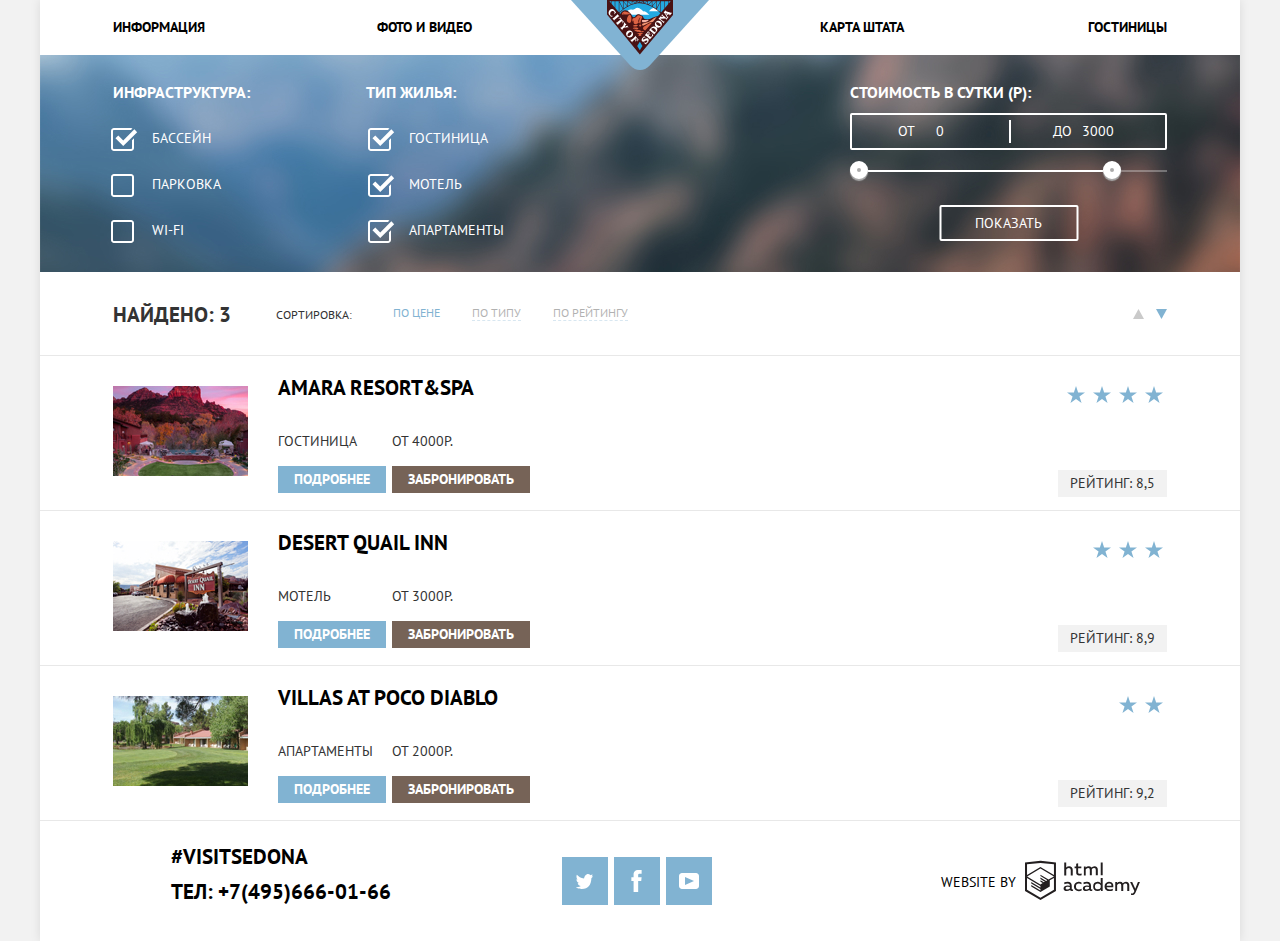
==== commit 11afcd60: "Update hotels.html" ====
--- a/hotels.html
+++ b/hotels.html
@@ -197,8 +197,9 @@
       <footer class="main-footer">
         <section class="footer-contacts">
           <h2 class="visually-hidden">Как с нами связаться</h2>
-          <p>#visitsedona <br>
-          Тел:<a href="tel:+74956660166"> +7(495)666-01-66</a>
+          <p>
+            <span class="hashtag">#visitsedona</span><br>
+            Тел:<a href="tel:+74956660166"> +7(495)666-01-66</a>
           </p>
         </section>
         <section class="footer-social">
--- a/css/style.css
+++ b/css/style.css
@@ -52,16 +52,14 @@
     text-transform: uppercase;
     border: none;
 }
+.btn:focus {
+    outline: none;
+}
 .page {
     height:100%;
 }
 .page-body {
-    position: relative;
-    min-height: 100%;
-    width:1200px;
-    display: grid;
-    margin: 0 auto;
-    grid-template-rows: min-content 1fr min-content;
+    height: 100%;
 }
 .body-wrapper {
     position: relative;
@@ -96,7 +94,7 @@
     flex-wrap: wrap;
     justify-content: flex-start;
     margin: 0;
-    padding: 15px 73px;
+    padding: 17px 73px;
     list-style: none;
 }
 .site-navigation a {
@@ -125,7 +123,8 @@
 .main-footer {
     display: grid;
     grid-template-columns: 1fr 1fr 1fr;
-    padding: 35px 100px;
+    align-items: center;
+    padding: 0 100px;
     color: var(--basic-black);
     background-color: var(--footer-back);
     margin: 0px;
@@ -141,9 +140,16 @@
     font-size: 21px;
     line-height: 26px;
     font-weight: 700;
+    padding-top: 23px;
+    padding-bottom: 36px;
+    padding-left: 31px;
+}
+.hashtag {
+    display: inline-block;
+    margin-bottom: 9px;
 }
 .footer-contacts p {
-    margin: 0px;
+    margin: 0;
 }
 .footer-contacts a {
     color: var(--basic-black);
@@ -171,7 +177,11 @@
     justify-self: end;
 }
 .footer-copyright p{
-    margin-right: 8px;
+    margin-top: 17px;
+    margin-right: 9px;
+}
+.copyright-button {
+    margin-top: 5px;
 }
 .copyright-button:hover path,
 .copyright-button:focus path {
@@ -210,13 +220,14 @@
     text-align: center;
     margin: 0px;
     padding: 0 340px;
-    padding-top: 42px;
-    padding-bottom: 51px;
+    padding-top: 22px;
+    padding-bottom: 40px;
 }
 .features-promo h3 {
     font-size: 21px;
     font-weight: 700;
     line-height: 26px;
+    margin-bottom: 45px;
 }
 .features-main h3 {
     font-size: 21px;
@@ -238,21 +249,26 @@
 }
 .features-item h3 {
     margin-top: 0px;
-    margin-bottom: 25px;
+    margin-bottom: 26px;
     padding: 0 120px;
 }
 .grey {
     background-color: var(--basic-lightgrey);
-    padding-top: 47px;
-    padding-bottom: 54px;
+    padding-top: 46px;
+    padding-bottom: 41px;
 }
 .grey p {
     padding: 0 96px;
+    margin-top: 23px;
+}
+.grey h3 {
+    margin-top: 0px;
+    margin-bottom: 27px;
 }
 .with-icons {
     position: relative;
-    padding-top: 160px;
-    padding-bottom: 82px;
+    padding-top: 159px;
+    padding-bottom: 68px;
 }
 .with-icons p { 
     padding: 0 73px;    
@@ -263,25 +279,23 @@
     content: "";
     left: 50%;
     transform: translate(-50%);
-    top: 60px;
+    top: 61px;
+    background-repeat: no-repeat;
 }
 .accomodation::before {
     width: 72px;
     height: 75px;
-    background-image: url("../img/icon-1.svg");
-    background-repeat: no-repeat;
+    background-image: url("../img/icon-1.svg");  
 }
 .food::before {
     width: 75px;
     height: 70px;
     background-image: url("../img/icon-3.svg");
-    background-repeat: no-repeat;
 }
 .souveniers::before {
     width: 64px;
     height: 77px;
     background-image: url("../img/icon-2.svg");
-    background-repeat: no-repeat;
 }
 .features-blue-row {
     display: flex;
@@ -302,16 +316,16 @@
 }
 .features-text {
     width: 400px;
-    padding-top: 52px;
-    padding-bottom: 52px;
+    padding-top: 47px;
+    padding-bottom: 53px;
 }
 .features-text h3 {
     margin-top: 0;
-    margin-bottom: 25px;
+    margin-bottom: 26px;
     padding: 0 100px;
 }
 .features-text p {
-    margin-top: 23px;
+    margin-top: 25px;
     margin-bottom: 0;
     padding: 0 50px;
 }
@@ -322,18 +336,19 @@
     background-image: url('../img/map.png');
 }
 .interested {
-    padding-top: 60px;
+    padding-top: 36px;
 }
 .offer {
     text-align: center;
     padding: 0 370px;
-    margin-bottom: 45px;
+    margin-bottom: 38px;
+    line-height: 24px;
 }
 .offer h2 {
     font-size: 30px;
     font-weight: 700;
     line-height: 24px;
-    margin-bottom: 39px;
+    margin-bottom: 34px;
 }
 .search-form {
     position: relative;
@@ -355,17 +370,21 @@
     background-color: var(--basic-dark-brown);
     color:var(--button-active);
 }
+.search {
+    display: none;
+}
 .search-body {
     display: flex;
     flex-wrap: wrap;
     justify-content: flex-start;
     position: absolute;
     width: 458px;
-    padding: 60px 55px;
+    padding: 54px 55px;
     margin: 0;
     left: 50%;
     transform: translate(-50%);
     font-weight: 700;
+    line-height: 26px;
     color: var(--basic-black);
     background-color: var(--basic-white);
 }
@@ -375,7 +394,8 @@
     justify-content: flex-start;
     align-items: center;
     width: 100%;
-
+    margin-top: 0px;
+    margin-bottom: 29px;
 }
 .search-item input {
     position: relative;
@@ -384,21 +404,31 @@
     text-transform: uppercase;
     color: var(--basic-black);
     background-color: var(--basic-filling);
-    border: none;
+    border: 2px solid var(--basic-filling);
     box-sizing: border-box;
     padding: 6px 10px;
     height: 38px;
 }
 .search-item input:hover {
     background-color: var(--input-hover);
-}
-.search-item input:active {
+    border: 2px solid var(--input-hover);
+}
+.search-item input:active,
+.search-item input:focus {
     background-color: var(--basic-white);
-    border: 2px solid var(--input-border);
+    outline: 2px solid var(--input-border);
+}
+.search-form .search-2:hover,
+.search-form .search-2:focus {
+    background-color: var(--basic-mid-blue);
+}
+.search-form .search-2:active {
+    background-color: var(--basic-dark-blue);
+    color:var(--button-active);
 }
 .calendar {
     position: absolute;
-    top: 6px;
+    top: 8px;
     right: 9px;
     padding: 0;
     background-color: transparent;
@@ -407,6 +437,7 @@
 .calendar:hover,
 .calendar:focus {
     fill: var(--basic-black);
+    outline: none;
 }
 .calendar:active {
     fill: var(--basic-blue);
@@ -435,6 +466,9 @@
     width: 38px;
     background-color: var(--basic-filling);
     border: none;
+}
+.minus:focus {
+    outline: none;
 }
 .minus:hover rect,
 .minus:focus rect {
@@ -453,22 +487,25 @@
     border: none;
     fill: var(--icons-active);
 }
+.add:focus {
+    outline: none;
+}
 .add:hover path,
-.add:hover path {
+.add:focus path {
     fill: var(--basic-black);
 }
 .add:active path {
-    fill: var(--basic-blue)
+    fill: var(--basic-blue);
 }
 .children {
     margin-left: 50px;
 }
 .search-2 {
     font-size: 21px;
-    line-height: 26px;
+    line-height: 27px;
     background-color: var(--basic-blue);
     padding: 16px 180px;
-    margin-top: 50px;
+    margin-top: 26px;
     width: 100%;
 }
 
@@ -489,13 +526,14 @@
     display: flex;
     flex-wrap: nowrap;
     justify-content: space-between;
-    padding-top: 30px;
+    padding-top: 27px;
+    padding-bottom: 8px;
 }
 .filter fieldset {
     padding: 0px;
     margin: 0px;
     border: none;
-    width: 50%;
+    width: 48%;
 }
 .filter legend {
     font-size: 16px;
@@ -504,11 +542,19 @@
 }
 .filter ul {
     list-style: none;
-    line-height: 25px;
+    line-height: 25px; 
+}
+.filter-infrastructure ul {
+    margin-top: 23px;
+    padding-left: 26px;
+}
+.filter-type ul {
+    margin-top: 23px;
+    padding-left: 30px;
 }
 .filter-option {
     padding-left: 13px;
-    margin-bottom: 25px;
+    margin-bottom: 21px;
 }
 .filter-option label {
     position: relative;
@@ -517,8 +563,8 @@
 .filter-input-checkbox + label::before {
     content: "";
     position: absolute;
-    top: 0px;
-    left: -38px;
+    top: 2px;
+    left: -41px;
     width: 23px;
     height: 23px;
     background-image: url('../img/checkbox-off.svg');
@@ -544,18 +590,21 @@
 .filter-button {
     position: absolute;
     left: 50%;
-    margin-left: -69px;
+    bottom: 23px;
+    transform: translate(-50%);
     color: var(--basic-white);
     text-transform: uppercase;
     background-color: transparent;
-    padding: 7px 35px;
+    padding: 8px 34px;
     border: 2px solid var(--basic-white);
     border-radius: 2px;
 }
 .filter-button:hover,
-.filter-button:active {
+.filter-button:active,
+.filter-button:focus {
     color: var(--basic-black);
     background-color: var(--basic-white);
+    outline: none;
 }
 .filter-price {
     position: relative;
@@ -575,7 +624,7 @@
     background: var(--button-active);
 }
 .range-controls .bar {
-    width: 70%;
+    width: 80%;
     height: 2px;
     background: var(--basic-white);
 }
@@ -583,33 +632,59 @@
     position: absolute;
     top: 11px;
     left: 0;
-    width: 3.8px;
-    height: 3.8px;
+    width: 4px;
+    height: 4px;
     padding: 0;
     border: 7.5px solid var(--basic-white);
     background-color: var(--toggle);
     border-radius: 50%;
     box-shadow: 0 2px 1px 0 var(--toggle);
 }
+.range-controls .toggle:hover {
+    transform: scale(1.2);
+}
 .range-controls .toggle-min {
     left: 0px;
 }
 .range-controls .toggle-max {
-    left: 215px;
+    left: 253px;
 }
 .price-controls {
+    position: relative;
     display: flex;
     flex-wrap: nowrap;
     justify-content: space-between;
     border: 2px solid var(--basic-white);
     border-radius: 2px;
-    padding: 7px 30px;
+    text-align: center;
 }
 .price-controls input {
-    width: 100px;
+    width: 40px;
     border: none;
     background: transparent;
     color: var(--basic-white);
+}
+.price-controls input:focus {
+    outline: none;
+}
+.min-price {
+    width: 50%;
+    padding: 6px 30px;
+}
+.max-price {
+    width: 50%;
+    padding: 6px 30px;
+}
+.min-price::after {
+    position: absolute;
+    content: "";
+    top: 5px;
+    left: 50%;
+    display: block;
+    width: 2px;
+    height: calc(100% - 10px);
+    margin: 0 auto;
+    background-color: var(--basic-white);
 }
 
 /*Catalogue*/
@@ -618,6 +693,7 @@
     margin: 0;
 }
 .catalogue-item {
+    position: relative;
     display: grid;
     grid-template-columns: min-content 1fr min-content;
     padding: 0 73px;
@@ -711,13 +787,26 @@
     margin-right: 4px;
     background-image: url('../img/star.svg');
 }
+.catalogue-item::after, 
+.sorting::after {
+    content: "";
+    position: absolute;
+    bottom: 0;
+    left: 0px;
+    display: block;
+    width: 100%;
+    height: 1px;
+    margin: 0 auto;
+    background-color: #e8e8e8;
+}
 
 /*Sorting*/
 .sorting {
+    position: relative;
     display: grid;
     grid-template-columns: min-content  1fr min-content;
     align-items: center;
-    padding: 30px 73px;
+    padding: 21px 73px;
     margin: 0;
 }
 .sort-found {
@@ -730,15 +819,17 @@
     flex-wrap: wrap;
     align-items: center;
     font-size: 12px;
-    padding: 0 46px;
+    padding: 0 36px;
 }
 .sort-results ul{
     display: flex;
     flex-wrap: wrap;
     list-style: none;
+    margin-top: 9px;
+    padding-left: 25px;
 }
 .sort-results li {
-    padding: 0 15px;
+    padding: 0 16px;
 }
 .sort-results a {
     color: var(--basic-black);
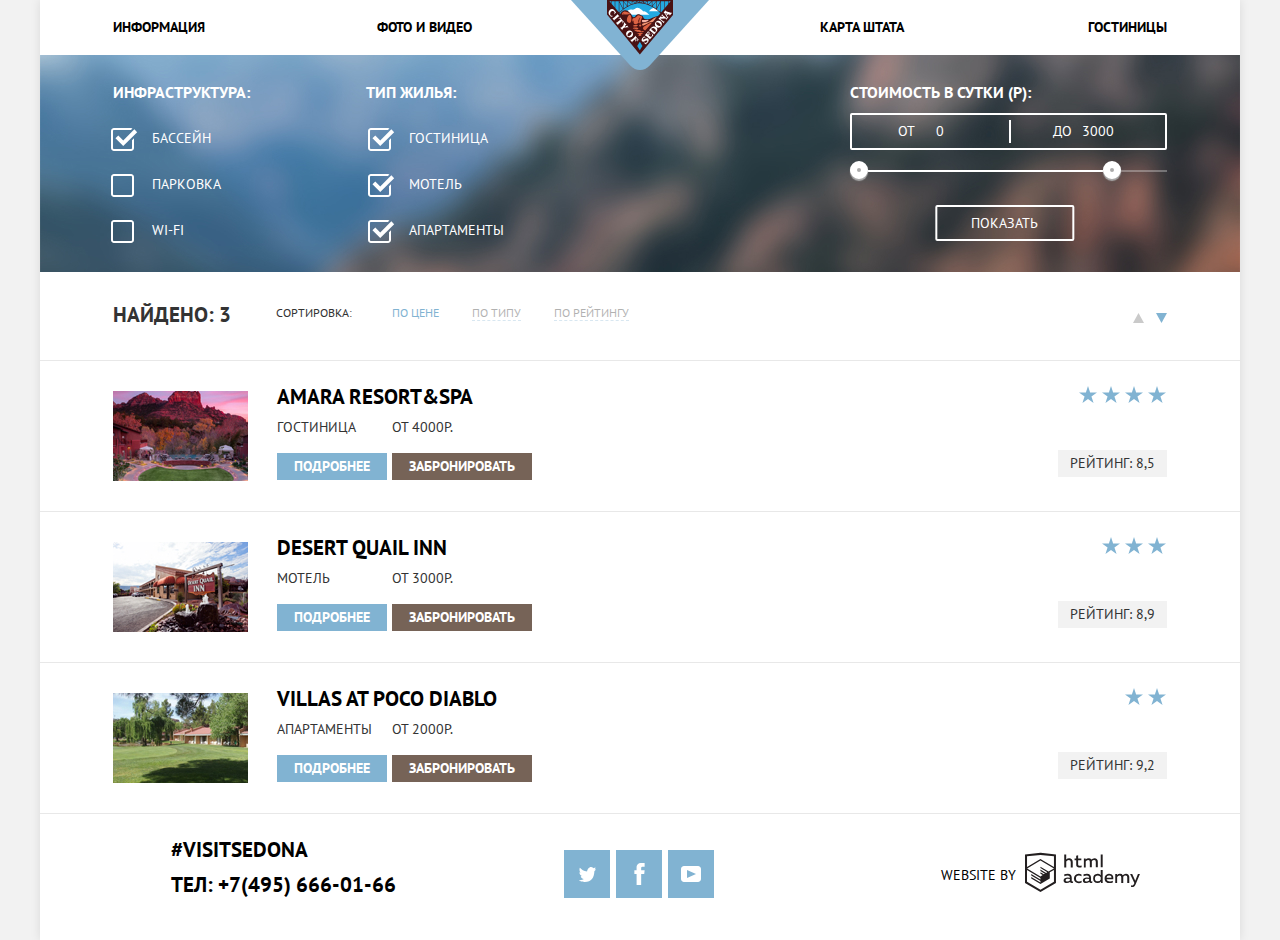
==== commit b23ff12e: "Update hotels.html" ====
--- a/hotels.html
+++ b/hotels.html
@@ -40,8 +40,8 @@
                     <label for="filter-parking">Парковка</label>
                   </li>
                   <li class="filter-option">
-                    <input class="visually-hidden filter-input-checkbox" type="checkbox" name="wi-fi" id="filter-wi-fi"> 
-                    <label for="filter-wi-fi">Wi-Fi</label>  
+                    <input class="visually-hidden filter-input-checkbox" type="checkbox" name="wi-fi" id="filter-wi-fi">
+                    <label for="filter-wi-fi">Wi-Fi</label>
                   </li>
                 </ul>
               </fieldset>
@@ -50,15 +50,15 @@
                 <ul>
                   <li class="filter-option">
                     <input class="visually-hidden filter-input-checkbox" type="checkbox" name="hotel" id="filter-hotel" checked>
-                    <label for="filter-hotel">Гостиница</label> 
-                  </li>
-                  <li class="filter-option">
-                    <input class="visually-hidden filter-input-checkbox" type="checkbox" name="motel" id="filter-motel" checked> 
-                    <label for="filter-motel">Мотель</label> 
-                  </li>
-                  <li class="filter-option">
-                    <input class="visually-hidden filter-input-checkbox" type="checkbox" name="apart" id="filter-apartment" checked> 
-                    <label for="filter-apartment">Апартаменты</label> 
+                    <label for="filter-hotel">Гостиница</label>
+                  </li>
+                  <li class="filter-option">
+                    <input class="visually-hidden filter-input-checkbox" type="checkbox" name="motel" id="filter-motel" checked>
+                    <label for="filter-motel">Мотель</label>
+                  </li>
+                  <li class="filter-option">
+                    <input class="visually-hidden filter-input-checkbox" type="checkbox" name="apart" id="filter-apartment" checked>
+                    <label for="filter-apartment">Апартаменты</label>
                   </li>
                 </ul>
               </fieldset>
@@ -123,7 +123,7 @@
                 </div>
                 <div class="item-description">
                   <p>Гостиница</p>
-                  <a class="btn more" href="#">Подробнее</a>  
+                  <a class="btn more" href="#">Подробнее</a>
                 </div>
                 <div class="item-description">
                   <p>От 4000р.</p>
@@ -186,7 +186,7 @@
               <div class="rating">
                 <div class="rating-icons">
                   <span class="star"></span>
-                  <span class="star"></span> 
+                  <span class="star"></span>
                 </div>
                 <p class="rate">Рейтинг: 9,2</p>
               </div>
@@ -199,7 +199,7 @@
           <h2 class="visually-hidden">Как с нами связаться</h2>
           <p>
             <span class="hashtag">#visitsedona</span><br>
-            Тел:<a href="tel:+74956660166"> +7(495)666-01-66</a>
+            Тел:<a href="tel:+74956660166"> +7(495) 666-01-66</a>
           </p>
         </section>
         <section class="footer-social">
@@ -212,8 +212,8 @@
             </li>
             <li>
               <a class="social-button" href="#">
-                  <span class="visually-hidden">Facebook</span>
-                  <svg width="19" height="22" viewBox="0 0 10.15 21.74"><path d="M3.34 1.12A4.77 4.77 0 0 1 6.53 0h3.61v3.81H7.81a1.07 1.07 0 0 0-1.09.83v2.55h3.42c-.08 1.23-.24 2.45-.41 3.67h-3v10.87H2.21V10.86H0V7.21h2.19V3.66a3.83 3.83 0 0 1 1.15-2.54z" fill="#fff"/></svg>
+                <span class="visually-hidden">Facebook</span>
+                <svg width="19" height="22" viewBox="0 0 10.15 21.74"><path d="M3.34 1.12A4.77 4.77 0 0 1 6.53 0h3.61v3.81H7.81a1.07 1.07 0 0 0-1.09.83v2.55h3.42c-.08 1.23-.24 2.45-.41 3.67h-3v10.87H2.21V10.86H0V7.21h2.19V3.66a3.83 3.83 0 0 1 1.15-2.54z" fill="#fff"/></svg>
               </a>
             </li>
             <li>
@@ -228,7 +228,7 @@
           <p>Website by</p>
             <a class="copyright-button" href="https://htmlacademy.ru/intensive/htmlcss">
               <span class="visually-hidden">HTML Academy</span>
-              <svg width="115" height="41" viewBox="0 0 108.08 36.85"><path d="M44.61,26.88a2,2,0,0,0,.55-0.1v1.33a3.25,3.25,0,0,1-1.18.21,1.67,1.67,0,0,1-1.67-1,4.84,4.84,0,0,1-3.14,1.08c-1.51,0-2.91-.83-2.91-2.55,0-2.13,2-2.79,3.71-2.79a11.08,11.08,0,0,1,2.17.25v-0.3c0-1-.76-1.77-2.19-1.77a7.42,7.42,0,0,0-3,.64v-1.7a10.21,10.21,0,0,1,3.19-.55c2.36,0,3.81,1.12,3.81,3.65v3a0.54,0.54,0,0,0,.49.59h0.17Zm-6.44-1.13A1.35,1.35,0,0,0,39.63,27h0.11a3.39,3.39,0,0,0,2.41-1V24.58a9.72,9.72,0,0,0-1.81-.21c-1,0-2.16.33-2.16,1.38h0Zm12.36-6.11a5,5,0,0,1,2.57.64V22a4.08,4.08,0,0,0-2.3-.7,2.75,2.75,0,1,0,0,5.49,5,5,0,0,0,2.43-.64v1.71a6.27,6.27,0,0,1-2.76.57A4.21,4.21,0,0,1,46,24.51q0-.21,0-0.41a4.32,4.32,0,0,1,4.18-4.46h0.38Zm12.17,7.24a2,2,0,0,0,.55-0.1v1.33a3.25,3.25,0,0,1-1.18.21,1.67,1.67,0,0,1-1.67-1,4.84,4.84,0,0,1-3.14,1.08c-1.51,0-2.91-.83-2.91-2.55,0-2.13,2-2.79,3.71-2.79a11.08,11.08,0,0,1,2.17.25v-0.3c0-1-.76-1.77-2.19-1.77a7.42,7.42,0,0,0-3,.64v-1.7a10.21,10.21,0,0,1,3.19-.55c2.36,0,3.81,1.12,3.81,3.65v3a0.54,0.54,0,0,0,.49.59h0.17Zm-6.44-1.13A1.35,1.35,0,0,0,57.73,27h0.11a3.39,3.39,0,0,0,2.41-1V24.58a9.72,9.72,0,0,0-1.81-.21c-1.06,0-2.16.33-2.16,1.38h0ZM73,16V28.2H71.35V26.88a3.88,3.88,0,0,1-3.19,1.54,4.4,4.4,0,0,1,0-8.78,3.81,3.81,0,0,1,3,1.3V16H73Zm-4.53,5.22a2.76,2.76,0,1,0,0,5.52A2.86,2.86,0,0,0,71.15,25V23A2.91,2.91,0,0,0,68.49,21.27ZM79,19.64c3.31,0,4.46,2.68,3.92,5.09H76.7c0.21,1.5,1.67,2.11,3.19,2.11a6.11,6.11,0,0,0,2.64-.59v1.6a7.14,7.14,0,0,1-3,.57C77,28.42,74.78,27,74.78,24a4.18,4.18,0,0,1,4-4.39H79Zm0.09,1.54a2.28,2.28,0,0,0-2.44,2.1v0.06H81.3A2,2,0,0,0,79.13,21.18Zm5.73,7V19.87h1.65v1a3.81,3.81,0,0,1,2.78-1.27A2.86,2.86,0,0,1,91.89,21a4.12,4.12,0,0,1,2.91-1.33A3.06,3.06,0,0,1,98,23V28.2h-1.9V23.05a1.59,1.59,0,0,0-1.42-1.75H94.42a2.8,2.8,0,0,0-2.07,1.12V28.2h-1.9V23.05A1.59,1.59,0,0,0,89,21.31H88.8a3,3,0,0,0-2.21,1.29v5.63H84.86Zm21.31-8.33h1.9l-3.91,9.46c-0.9,2.17-2.09,2.86-3.35,2.86a4.76,4.76,0,0,1-1.1-.14V30.46a2.86,2.86,0,0,0,.85.12c0.9,0,1.58-.64,2.07-1.9l0.17-.42-4-8.4h2l2.86,6.29ZM38.73,1.46V6.22a3.81,3.81,0,0,1,2.7-1.14,3.25,3.25,0,0,1,3.44,3.4v5.15H43V8.72a1.81,1.81,0,0,0-1.61-2h-0.3a2.93,2.93,0,0,0-2.32,1.39v5.52h-1.9V1.46h1.9ZM49.94,2.31v3h3V6.91h-3v3.81c0,1.1.5,1.46,1.58,1.46a4.49,4.49,0,0,0,1.69-.33v1.6A6.8,6.8,0,0,1,51,13.8a2.55,2.55,0,0,1-2.86-2.74V6.89H46.58V5.26h1.5V2.74Zm5.4,11.31V5.28H57v1A3.81,3.81,0,0,1,59.77,5a2.86,2.86,0,0,1,2.6,1.33A4.12,4.12,0,0,1,65.28,5,3.06,3.06,0,0,1,68.44,8.4v5.21h-1.9V8.46a1.59,1.59,0,0,0-1.42-1.75H64.89a2.8,2.8,0,0,0-2.07,1.12v5.78h-1.9V8.46A1.59,1.59,0,0,0,59.5,6.71H59.27A3,3,0,0,0,57.06,8v5.63H55.34ZM71.17,1.45H73V13.6H71.17V1.45ZM14.71,0H14.55L0,1.54V28.21l14.55,8.66,14.55-8.66V1.54Zm12.5,27.1L14.55,34.64,1.9,27.12V16.18l12.59,7.5V25L5.86,19.9v1.31l8.68,5.21v1.39L5.87,22.65V24l8.68,5.21,8.75-5.24V18.31L27.2,16V27.12Zm0-12.53-3.48,2-1.6,1L14.51,13v1.31L21,18.23H21l-0.14.09-1,.54-5.37-3.2V17l4.24,2.52-1,.67-3.2-1.9v1.31l2.1,1.24L14.5,22.1,2,14.65,14.51,7.11Zm0-1.32L14.49,5.76,1.91,13.25v-10L14.56,1.92,27.21,3.25v10h0Z" transform="translate(0 -0.02)" fill="#231f20"/></svg>              
+              <svg width="115" height="41" viewBox="0 0 108.08 36.85"><path d="M44.61,26.88a2,2,0,0,0,.55-0.1v1.33a3.25,3.25,0,0,1-1.18.21,1.67,1.67,0,0,1-1.67-1,4.84,4.84,0,0,1-3.14,1.08c-1.51,0-2.91-.83-2.91-2.55,0-2.13,2-2.79,3.71-2.79a11.08,11.08,0,0,1,2.17.25v-0.3c0-1-.76-1.77-2.19-1.77a7.42,7.42,0,0,0-3,.64v-1.7a10.21,10.21,0,0,1,3.19-.55c2.36,0,3.81,1.12,3.81,3.65v3a0.54,0.54,0,0,0,.49.59h0.17Zm-6.44-1.13A1.35,1.35,0,0,0,39.63,27h0.11a3.39,3.39,0,0,0,2.41-1V24.58a9.72,9.72,0,0,0-1.81-.21c-1,0-2.16.33-2.16,1.38h0Zm12.36-6.11a5,5,0,0,1,2.57.64V22a4.08,4.08,0,0,0-2.3-.7,2.75,2.75,0,1,0,0,5.49,5,5,0,0,0,2.43-.64v1.71a6.27,6.27,0,0,1-2.76.57A4.21,4.21,0,0,1,46,24.51q0-.21,0-0.41a4.32,4.32,0,0,1,4.18-4.46h0.38Zm12.17,7.24a2,2,0,0,0,.55-0.1v1.33a3.25,3.25,0,0,1-1.18.21,1.67,1.67,0,0,1-1.67-1,4.84,4.84,0,0,1-3.14,1.08c-1.51,0-2.91-.83-2.91-2.55,0-2.13,2-2.79,3.71-2.79a11.08,11.08,0,0,1,2.17.25v-0.3c0-1-.76-1.77-2.19-1.77a7.42,7.42,0,0,0-3,.64v-1.7a10.21,10.21,0,0,1,3.19-.55c2.36,0,3.81,1.12,3.81,3.65v3a0.54,0.54,0,0,0,.49.59h0.17Zm-6.44-1.13A1.35,1.35,0,0,0,57.73,27h0.11a3.39,3.39,0,0,0,2.41-1V24.58a9.72,9.72,0,0,0-1.81-.21c-1.06,0-2.16.33-2.16,1.38h0ZM73,16V28.2H71.35V26.88a3.88,3.88,0,0,1-3.19,1.54,4.4,4.4,0,0,1,0-8.78,3.81,3.81,0,0,1,3,1.3V16H73Zm-4.53,5.22a2.76,2.76,0,1,0,0,5.52A2.86,2.86,0,0,0,71.15,25V23A2.91,2.91,0,0,0,68.49,21.27ZM79,19.64c3.31,0,4.46,2.68,3.92,5.09H76.7c0.21,1.5,1.67,2.11,3.19,2.11a6.11,6.11,0,0,0,2.64-.59v1.6a7.14,7.14,0,0,1-3,.57C77,28.42,74.78,27,74.78,24a4.18,4.18,0,0,1,4-4.39H79Zm0.09,1.54a2.28,2.28,0,0,0-2.44,2.1v0.06H81.3A2,2,0,0,0,79.13,21.18Zm5.73,7V19.87h1.65v1a3.81,3.81,0,0,1,2.78-1.27A2.86,2.86,0,0,1,91.89,21a4.12,4.12,0,0,1,2.91-1.33A3.06,3.06,0,0,1,98,23V28.2h-1.9V23.05a1.59,1.59,0,0,0-1.42-1.75H94.42a2.8,2.8,0,0,0-2.07,1.12V28.2h-1.9V23.05A1.59,1.59,0,0,0,89,21.31H88.8a3,3,0,0,0-2.21,1.29v5.63H84.86Zm21.31-8.33h1.9l-3.91,9.46c-0.9,2.17-2.09,2.86-3.35,2.86a4.76,4.76,0,0,1-1.1-.14V30.46a2.86,2.86,0,0,0,.85.12c0.9,0,1.58-.64,2.07-1.9l0.17-.42-4-8.4h2l2.86,6.29ZM38.73,1.46V6.22a3.81,3.81,0,0,1,2.7-1.14,3.25,3.25,0,0,1,3.44,3.4v5.15H43V8.72a1.81,1.81,0,0,0-1.61-2h-0.3a2.93,2.93,0,0,0-2.32,1.39v5.52h-1.9V1.46h1.9ZM49.94,2.31v3h3V6.91h-3v3.81c0,1.1.5,1.46,1.58,1.46a4.49,4.49,0,0,0,1.69-.33v1.6A6.8,6.8,0,0,1,51,13.8a2.55,2.55,0,0,1-2.86-2.74V6.89H46.58V5.26h1.5V2.74Zm5.4,11.31V5.28H57v1A3.81,3.81,0,0,1,59.77,5a2.86,2.86,0,0,1,2.6,1.33A4.12,4.12,0,0,1,65.28,5,3.06,3.06,0,0,1,68.44,8.4v5.21h-1.9V8.46a1.59,1.59,0,0,0-1.42-1.75H64.89a2.8,2.8,0,0,0-2.07,1.12v5.78h-1.9V8.46A1.59,1.59,0,0,0,59.5,6.71H59.27A3,3,0,0,0,57.06,8v5.63H55.34ZM71.17,1.45H73V13.6H71.17V1.45ZM14.71,0H14.55L0,1.54V28.21l14.55,8.66,14.55-8.66V1.54Zm12.5,27.1L14.55,34.64,1.9,27.12V16.18l12.59,7.5V25L5.86,19.9v1.31l8.68,5.21v1.39L5.87,22.65V24l8.68,5.21,8.75-5.24V18.31L27.2,16V27.12Zm0-12.53-3.48,2-1.6,1L14.51,13v1.31L21,18.23H21l-0.14.09-1,.54-5.37-3.2V17l4.24,2.52-1,.67-3.2-1.9v1.31l2.1,1.24L14.5,22.1,2,14.65,14.51,7.11Zm0-1.32L14.49,5.76,1.91,13.25v-10L14.56,1.92,27.21,3.25v10h0Z" transform="translate(0 -0.02)" fill="#231f20"/></svg>
             </a>
         </section>
       </footer>
--- a/css/style.css
+++ b/css/style.css
@@ -20,13 +20,14 @@
     --input-border: #e5e5e5e5;
     --toggle: #ababab;
     --arrows: #cacaca;
+    --wrapper-shadow: rgba(0, 0, 0, 0.1);
 }
 
 /*Global*/
 body {
     margin: 0px;
     padding: 0px;
-    font-family:'PT Sans', Arial, sans-serif;
+    font-family: 'PT Sans', 'Arial', sans-serif;
     font-size: 14px;
     line-height: 21px;
     font-weight: 400;
@@ -43,7 +44,7 @@
 }
 .btn {
     display:inline-block; 
-    padding: 3px 16px;
+    padding: 3px 17px;
     font: inherit;
     font-weight: 700;
     text-align: center;
@@ -69,7 +70,7 @@
     background-color: var(--basic-white);
     width: 1200px;
     min-height: 100%;
-    box-shadow: 0 0 10px rgba(0, 0, 0, 0.1);
+    box-shadow: 0 0 10px var(--wrapper-shadow);
 }
 
 /*Main header*/
@@ -123,25 +124,25 @@
 .main-footer {
     display: grid;
     grid-template-columns: 1fr 1fr 1fr;
-    align-items: center;
     padding: 0 100px;
     color: var(--basic-black);
     background-color: var(--footer-back);
     margin: 0px;
 }
-.index{
+.index {
     position: absolute;
     bottom: 0px;
     left: 0px;
     right: 0px;
 }
 .footer-contacts {
-    margin: 0px;
+    align-self: start;
+    justify-content: center;
     font-size: 21px;
     line-height: 26px;
     font-weight: 700;
-    padding-top: 23px;
-    padding-bottom: 36px;
+    margin: 0px;
+    margin-top: 23px;
     padding-left: 31px;
 }
 .hashtag {
@@ -149,7 +150,7 @@
     margin-bottom: 9px;
 }
 .footer-contacts p {
-    margin: 0;
+    margin: 0px;
 }
 .footer-contacts a {
     color: var(--basic-black);
@@ -159,8 +160,10 @@
     color: var(--basic-blue);
 }
 .footer-social {
-    justify-self: center;
-    text-align: center;
+    margin: 0px;
+    padding-top: 36px;
+    padding-bottom: 42px;
+    padding-left: 5px;
 }
 .footer-social ul {
     display: flex;
@@ -171,17 +174,20 @@
     list-style:none;
 }
 .footer-copyright {
+    align-self: start;
     display: flex;
     flex-wrap: nowrap;
+    justify-content: center;
     margin: 0;
     justify-self: end;
-}
-.footer-copyright p{
-    margin-top: 17px;
+    margin-top: 38px;
+}
+.footer-copyright p {
+    margin-top: 13px;
     margin-right: 9px;
 }
 .copyright-button {
-    margin-top: 5px;
+    margin: 0px;
 }
 .copyright-button:hover path,
 .copyright-button:focus path {
@@ -214,6 +220,7 @@
 /*Index features*/
 .main-back {
     min-height: 510px;
+    background-color: var(--basic-blue);
     background-image: url('../img/main-background-image.jpg');
 }
 .features-promo {
@@ -285,17 +292,17 @@
 .accomodation::before {
     width: 72px;
     height: 75px;
-    background-image: url("../img/icon-1.svg");  
+    background-image: url('../img/icon-1.svg');  
 }
 .food::before {
     width: 75px;
     height: 70px;
-    background-image: url("../img/icon-3.svg");
+    background-image: url('../img/icon-3.svg');
 }
 .souveniers::before {
     width: 64px;
     height: 77px;
-    background-image: url("../img/icon-2.svg");
+    background-image: url('../img/icon-2.svg');
 }
 .features-blue-row {
     display: flex;
@@ -359,8 +366,7 @@
     font-size: 21px;
     line-height: 26px;
     background-color: var(--basic-brown);
-    padding: 30px 110px;
-    width: 100%;
+    padding: 30px 139px;
 }
 .search-form .search-1:hover,
 .search-form .search-1:focus {
@@ -369,6 +375,9 @@
 .search-form .search-1:active {
     background-color: var(--basic-dark-brown);
     color:var(--button-active);
+}
+.search-error {
+    animation: shake 0.6s;
 }
 .search {
     display: none;
@@ -387,6 +396,7 @@
     line-height: 26px;
     color: var(--basic-black);
     background-color: var(--basic-white);
+    animation: mymove 0.6s;
 }
 .search-item {
     position: relative;
@@ -512,7 +522,7 @@
 /*Filter*/
 .filter-container {
     background-color: var(--basic-blue);
-    background-image: url("../img/filter-back.jpg");
+    background-image: url('../img/filter-back.jpg');
     color: var(--basic-white);
     line-height: 21px;
     margin: 0;
@@ -591,7 +601,7 @@
     position: absolute;
     left: 50%;
     bottom: 23px;
-    transform: translate(-50%);
+    transform: translate(-53%);
     color: var(--basic-white);
     text-transform: uppercase;
     background-color: transparent;
@@ -689,28 +699,34 @@
 
 /*Catalogue*/
 .catalogue-list {
-    padding: 0;
-    margin: 0;
+    padding: 0px;
+    margin: 0px;
 }
 .catalogue-item {
     position: relative;
     display: grid;
     grid-template-columns: min-content 1fr min-content;
     padding: 0 73px;
+    border-bottom: 1px solid var(--input-border);
 }
 .catalogue-item .rate {
+    text-align: center;
     background-color: var(--basic-filling);
     display: inline-block;
+    margin-top: 41px;
+    margin-bottom: 0px;
     padding: 3px 12px;
 }
 .catalogue-item h3 {
     font-size: 21px;
     font-weight: 700;
     line-height: 21px;
+    margin: 0px;
 }
 .catalogue-item .more{
     color: var(--basic-white);
     background-color: var(--basic-blue);
+    margin-top: 15px;
 }
 .catalogue-item .more:hover,
 .catalogue-item .more:focus {
@@ -723,6 +739,7 @@
 }
 .catalogue-item .book {
     background-color: var(--basic-brown);
+    margin-top: 15px;
 }
 .catalogue-item .book:hover,
 .catalogue-item .book:focus {
@@ -734,21 +751,26 @@
     background-color: var(--basic-dark-brown);
 }
 .catalogue-item-image {
+    width: 135px;
     padding-top: 30px;
-    width: 135px;
+    padding-bottom: 24px;
 }
 .item-card {
     display: flex;
     flex-wrap: wrap;
-    margin: 0px;
-    padding: 0 30px;
+    align-items: flex-start;
+    align-self: start;
+    margin: 0px;
+    padding-top: 25px;
+    padding-bottom: 24px;
+    padding-left: 29px;
 }
 .item-name {
     flex-basis: 100%;
     padding: 0px;
 }
 .item-name h3 {
-    margin-bottom: 7px;
+    margin: 0px;
 }
 .item-name a {
     color: var(--basic-black);
@@ -764,41 +786,33 @@
 .item-description {
     padding: 0px;
     vertical-align: top;
-    margin-right: 6px;
+    margin-right: 5px;
+    margin-top: 10px;
 }
 .item-description p {
-    margin-top: 7px;
+    margin: 0px;
 }
 .rating {
     display: flex;
     flex-wrap: wrap;
     justify-content: flex-end;
+    align-self: start;
     width: 110px;
-    padding: 0px;
+    padding-top: 25px;
+    padding-bottom: 24px;
+    margin: 0px;
 }
 .rating-icons {
-    margin-bottom: 47px;
+    margin: 0px;
 }
 .star {
     display: inline-block;
     width: 18px;
     height: 17px;
-    margin-top: 30px;
-    margin-right: 4px;
     background-image: url('../img/star.svg');
-}
-.catalogue-item::after, 
-.sorting::after {
-    content: "";
-    position: absolute;
-    bottom: 0;
-    left: 0px;
-    display: block;
-    width: 100%;
-    height: 1px;
-    margin: 0 auto;
-    background-color: #e8e8e8;
-}
+    margin-right: 1px;
+}
+
 
 /*Sorting*/
 .sorting {
@@ -806,30 +820,36 @@
     display: grid;
     grid-template-columns: min-content  1fr min-content;
     align-items: center;
-    padding: 21px 73px;
+    padding: 0 73px;
     margin: 0;
+    border-bottom: 1px solid var(--input-border);
 }
 .sort-found {
+    align-self: start;
     font-size: 21px;
     font-weight: 700;
     width: 127px;
+    padding-top: 32px;
+    padding-bottom: 35px;
 }
 .sort-results {
     display: flex;
     flex-wrap: wrap;
     align-items: center;
+    align-self: start;
     font-size: 12px;
     padding: 0 36px;
+    margin-top: 30px;
 }
 .sort-results ul{
     display: flex;
     flex-wrap: wrap;
     list-style: none;
-    margin-top: 9px;
-    padding-left: 25px;
+    margin: 0px;
+    padding-left: 40px;
 }
 .sort-results li {
-    padding: 0 16px;
+    margin-right: 33px;
 }
 .sort-results a {
     color: var(--basic-black);
@@ -852,6 +872,8 @@
 }
 .sort-arrows {
     display: flex;
+    align-self: start;
+    padding-top: 36px;
 }
 .arrow-up {
     margin-right: 12px;
@@ -869,6 +891,37 @@
 .arrow-down path {
     fill: var(--basic-blue);
 }
+
+/*Animations*/
+@keyframes  mymove {
+   from {top: 0px;}
+   to {top: 100%;}
+  }
+  
+@keyframes shake {
+  0%,
+  100% {
+    transform: translateX(0);
+  }
+
+  10%,
+  30%,
+  50%,
+  70%,
+  90% {
+    transform: translateX(-10px);
+  }
+
+  20%,
+  40%,
+  60%,
+  80% {
+    transform: translateX(10px);
+  }
+}
+
+
+/*Visually hidden*/
 .visually-hidden {
   position: absolute;
   width: 1px;
@@ -892,4 +945,4 @@
 /* Firefox */
 .number {
   -moz-appearance: textfield;
-}+}
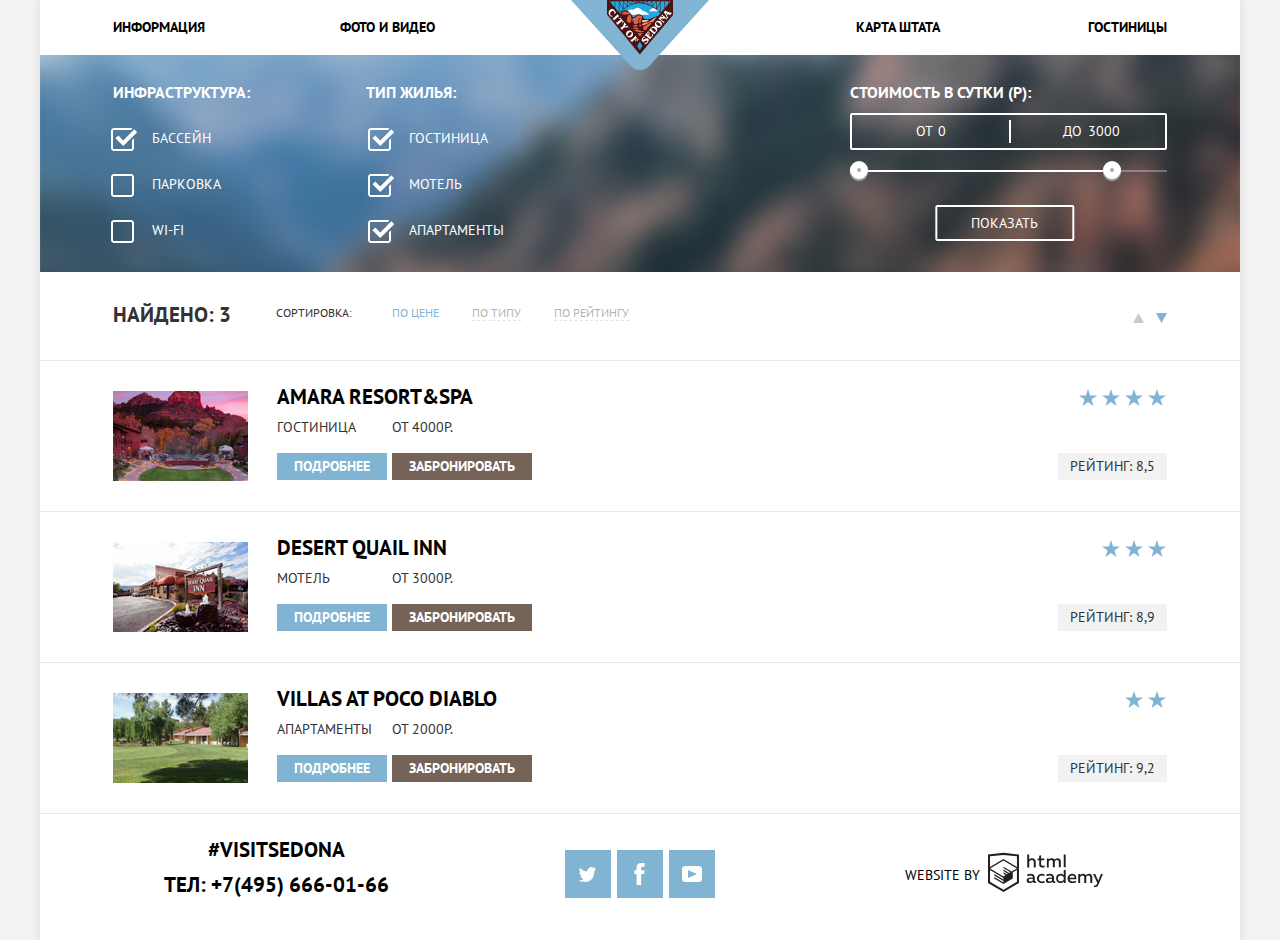
==== commit 6bd225ff: "Update hotels.html" ====
--- a/hotels.html
+++ b/hotels.html
@@ -69,10 +69,10 @@
                 <div class="range-filter">
                   <div class="price-controls">
                     <label class="min-price">
-                    от <input class="number" type="number" name="min-price" value="0" step="100">
+                    от <input class="number" type="number" name="min-price" value="0" step="100" aria-label="Выберите минимальную цену">
                     </label>
                     <label class="max-price">
-                    до <input class="number" type="number" name="max-price" value="3000" step="100">
+                    до <input class="number" type="number" name="max-price" value="3000" step="100" aria-label="Выберите максимальную цену">
                     </label>
                   </div>
                   <div class="range-controls">
@@ -102,10 +102,10 @@
             </ul>
           </div>
           <div class="sort-arrows">
-            <a class="arrow-up">
+            <a class="arrow-up" aria-label="В порядке возрастания">
               <svg width="11" height="10" viewBox="0 0 11 10"><path fill="#231F20" d="M5.5 0L0 10h11z"/></svg>
             </a>
-            <a class="arrow-down" href="#">
+            <a class="arrow-down" href="#" aria-label="В порядке убывания">
               <svg width="11" height="10" viewBox="0 0 11 10"><path fill="#231F20" d="M5.5 10L0 0h11"/></svg>
             </a>
           </div>
--- a/css/style.css
+++ b/css/style.css
@@ -95,9 +95,19 @@
     flex-wrap: wrap;
     justify-content: flex-start;
     margin: 0;
-    padding: 17px 73px;
+    padding-left: 0px;
+    padding-right: 0px;
+    padding-top: 17px;
+    padding-bottom: 17px;
     list-style: none;
 }
+.site-navigation li:nth-child(4n+1) {
+    padding-left: 73px;
+}
+.site-navigation li:nth-child(4n+4) {
+    padding-right: 73px;
+}
+
 .site-navigation a {
     color: var(--basic-black);
     font-weight: 700;
@@ -112,6 +122,7 @@
 }
 .site-navigation li {
     width: 25%;
+    box-sizing: border-box;
 }
 .text-left {
     text-align: left;   
@@ -124,7 +135,7 @@
 .main-footer {
     display: grid;
     grid-template-columns: 1fr 1fr 1fr;
-    padding: 0 100px;
+    padding: 0 54px;
     color: var(--basic-black);
     background-color: var(--footer-back);
     margin: 0px;
@@ -139,11 +150,11 @@
     align-self: start;
     justify-content: center;
     font-size: 21px;
+    text-align: center;
     line-height: 26px;
     font-weight: 700;
     margin: 0px;
     margin-top: 23px;
-    padding-left: 31px;
 }
 .hashtag {
     display: inline-block;
@@ -179,12 +190,11 @@
     flex-wrap: nowrap;
     justify-content: center;
     margin: 0;
-    justify-self: end;
     margin-top: 38px;
 }
 .footer-copyright p {
     margin-top: 13px;
-    margin-right: 9px;
+    margin-right: 8px;
 }
 .copyright-button {
     margin: 0px;
@@ -265,7 +275,7 @@
     padding-bottom: 41px;
 }
 .grey p {
-    padding: 0 96px;
+    padding: 0 60px;
     margin-top: 23px;
 }
 .grey h3 {
@@ -278,7 +288,7 @@
     padding-bottom: 68px;
 }
 .with-icons p { 
-    padding: 0 73px;    
+    padding: 0 50px;    
 }
 .icons::before {
     display: block;
@@ -300,6 +310,7 @@
     background-image: url('../img/icon-3.svg');
 }
 .souveniers::before {
+    top: 56px;
     width: 64px;
     height: 77px;
     background-image: url('../img/icon-2.svg');
@@ -334,7 +345,7 @@
 .features-text p {
     margin-top: 25px;
     margin-bottom: 0;
-    padding: 0 50px;
+    padding: 0 40px;
 }
 
 /*Search*/
@@ -348,14 +359,15 @@
 .offer {
     text-align: center;
     padding: 0 370px;
-    margin-bottom: 38px;
+    margin-bottom: 45px;
     line-height: 24px;
 }
 .offer h2 {
     font-size: 30px;
     font-weight: 700;
     line-height: 24px;
-    margin-bottom: 34px;
+    margin-top: 20px;
+    margin-bottom: 32px;
 }
 .search-form {
     position: relative;
@@ -667,23 +679,26 @@
     border: 2px solid var(--basic-white);
     border-radius: 2px;
     text-align: center;
+    padding-top: 6px;
+    padding-bottom: 6px;
 }
 .price-controls input {
     width: 40px;
     border: none;
     background: transparent;
     color: var(--basic-white);
+    text-align: left;
 }
 .price-controls input:focus {
     outline: none;
 }
 .min-price {
     width: 50%;
-    padding: 6px 30px;
+    padding-left: 27px;
 }
 .max-price {
     width: 50%;
-    padding: 6px 30px;
+    padding-left: 10px;
 }
 .min-price::after {
     position: absolute;
@@ -798,7 +813,7 @@
     justify-content: flex-end;
     align-self: start;
     width: 110px;
-    padding-top: 25px;
+    padding-top: 28px;
     padding-bottom: 24px;
     margin: 0px;
 }
@@ -897,7 +912,7 @@
    from {top: 0px;}
    to {top: 100%;}
   }
-  
+
 @keyframes shake {
   0%,
   100% {
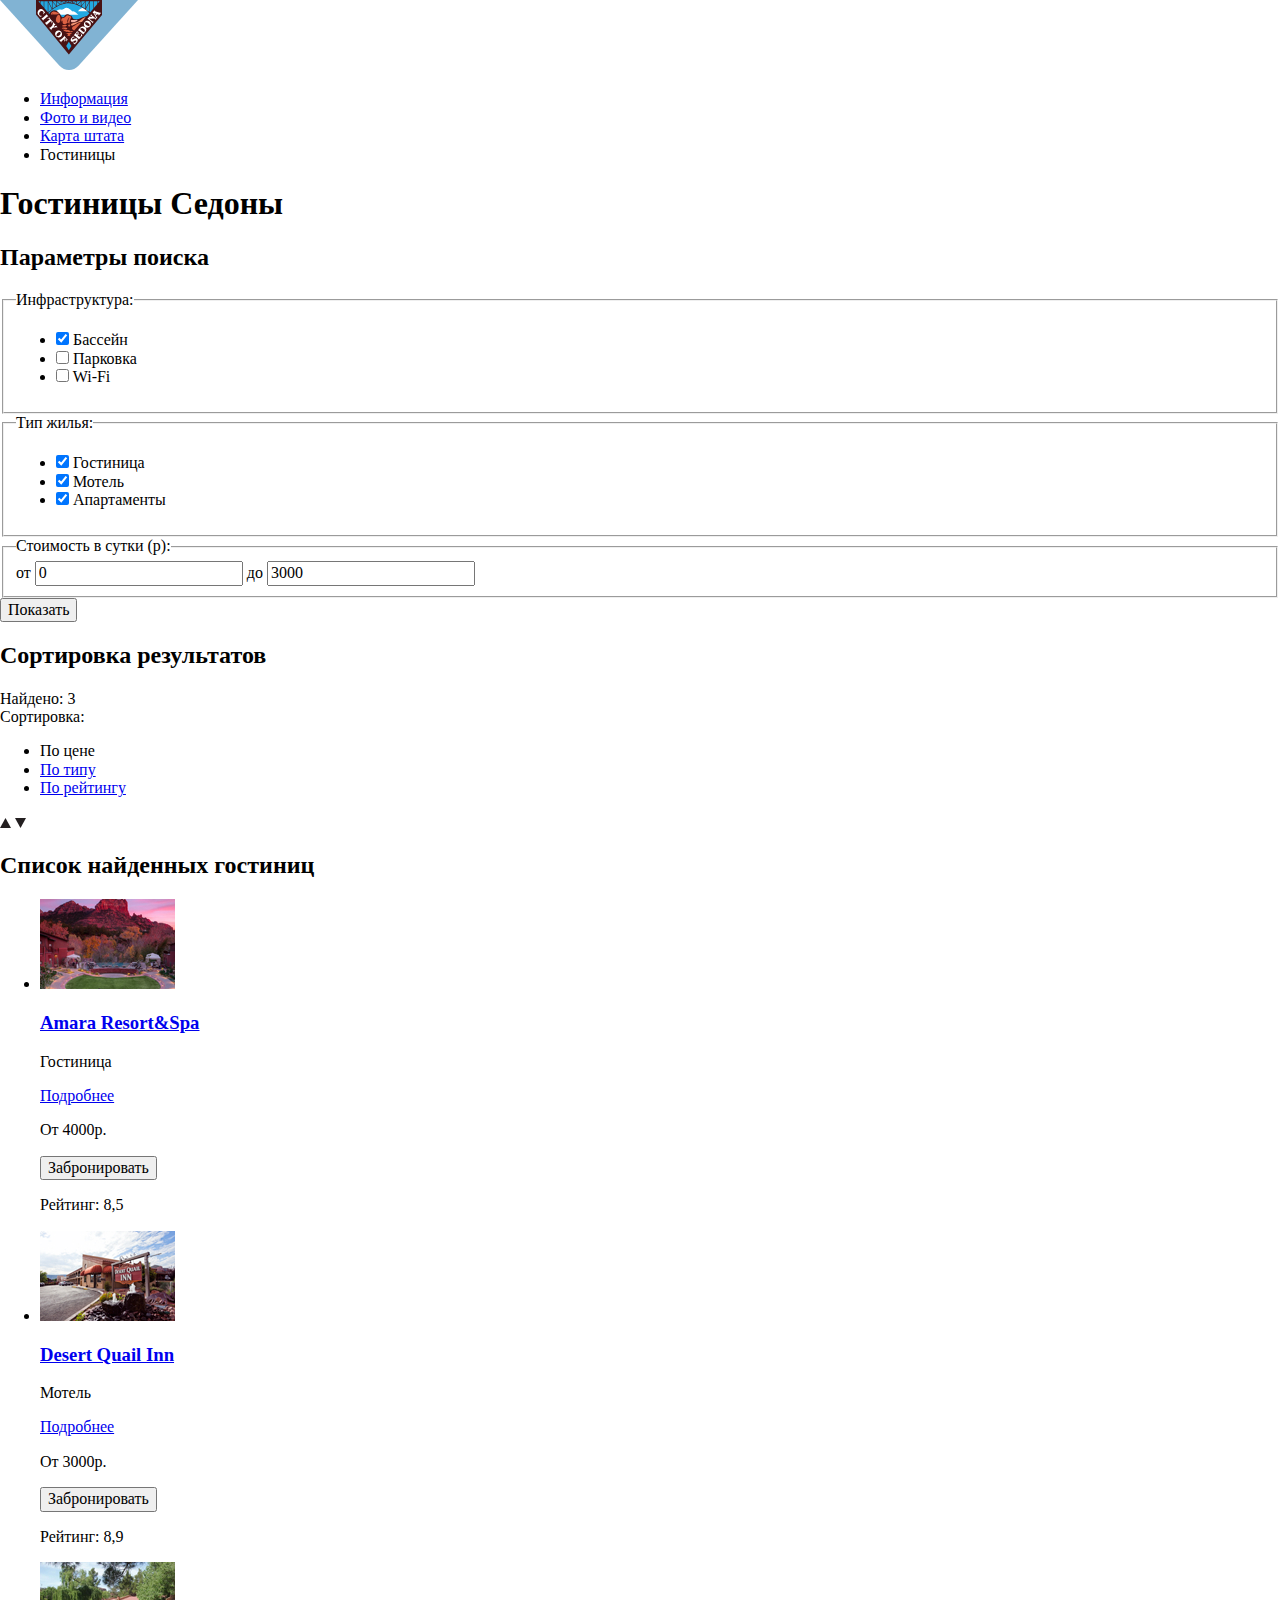
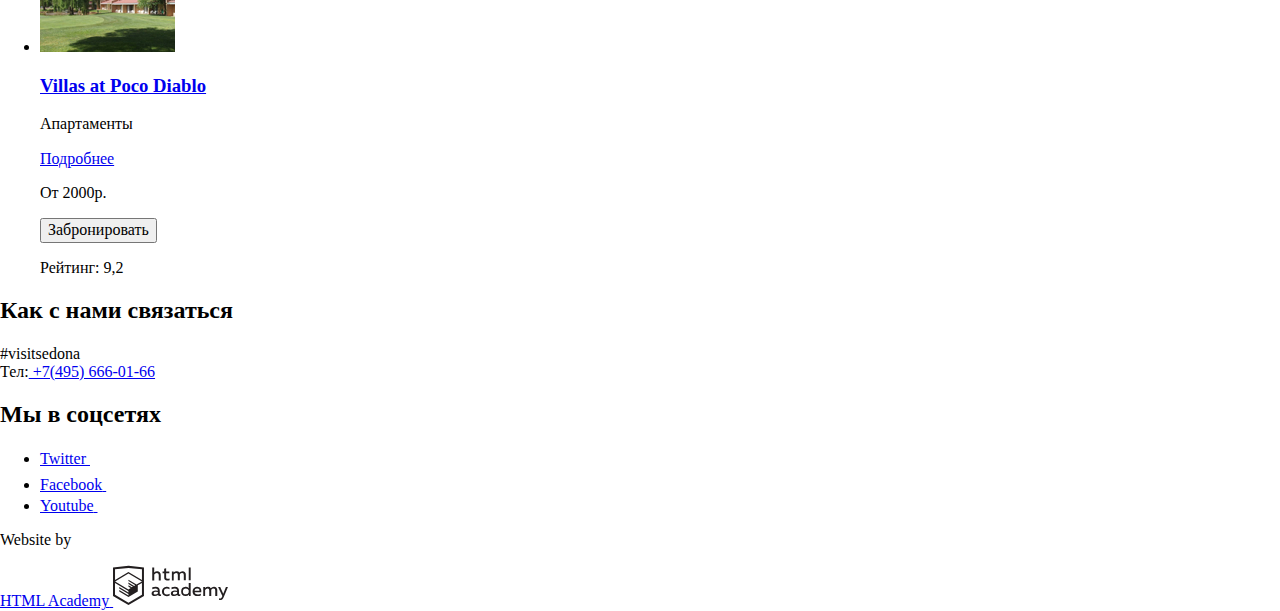
==== commit ebe6ddb8: "Update hotels.html" ====
--- a/hotels.html
+++ b/hotels.html
@@ -5,7 +5,7 @@
     <title>HTML Academy: Седона</title>
     <link href="https://fonts.googleapis.com/css2?family=PT+Sans:wght@400;700&display=swap" rel="stylesheet">
     <link href="css/normalize.css" rel="stylesheet">
-    <link href="css/style.css" rel="stylesheet">
+    <link href="css/style-min.css" rel="stylesheet">
   </head>
   <body class="page-body">
     <div class="body-wrapper">
